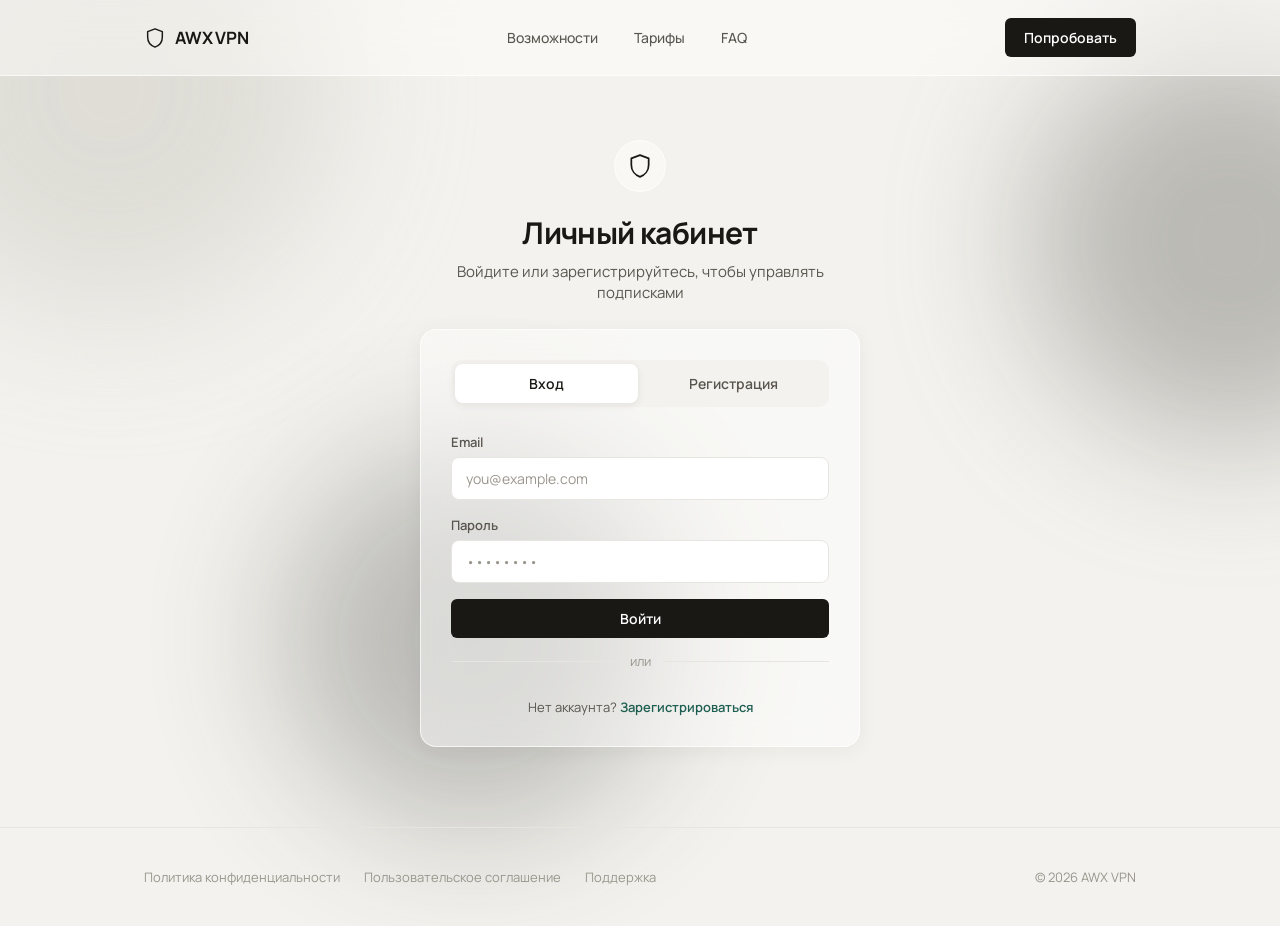
==== frontend/account.html @ 53ae808c "feat: брендинг из админки (site_name, accent_color, support_contact) Идея #6 из правки.txt: - Настро" ====
<!DOCTYPE html>
<html lang="ru">
<head>
<meta charset="UTF-8">
<meta name="viewport" content="width=device-width, initial-scale=1.0">
<title>Личный кабинет — AWX VPN</title>
<link rel="preconnect" href="https://fonts.googleapis.com">
<link href="https://fonts.googleapis.com/css2?family=Manrope:wght@400;500;600;700&display=swap" rel="stylesheet">
<style>
  :root{
    --bg:#F3F2EE;
    --surface:#FFFFFF;
    --border:#E7E5E0;
    --text:#191815;
    --text-2:#5A564F;
    --text-3:#9A968D;
    --accent:#1F5F52;
    --accent-bg:#EAF1EE;
    --glass-bg:rgba(255,255,255,.45);
    --glass-border:rgba(255,255,255,.7);
  }
  *{box-sizing:border-box;margin:0;padding:0;}
  body{
    background:var(--bg);color:var(--text);
    font-family:'Manrope',sans-serif;-webkit-font-smoothing:antialiased;
    position:relative;overflow-x:hidden;min-height:100vh;
    display:flex;flex-direction:column;
  }
  .blob{position:fixed;border-radius:50%;filter:blur(70px);z-index:0;pointer-events:none;}
  .blob-1{width:440px;height:440px;background:#D6D4CC;top:-130px;left:-110px;opacity:.7;}
  .blob-2{width:400px;height:400px;background:#8C8B84;top:40px;right:-150px;opacity:.55;}
  .blob-3{width:380px;height:380px;background:#3E3E3A;bottom:8%;left:22%;opacity:.3;}
  .wrap{max-width:1040px;margin:0 auto;padding:0 24px;}
  .hidden{display:none!important;}

  /* Header */
  header{
    position:sticky;top:0;z-index:10;
    background:var(--glass-bg);
    backdrop-filter:blur(20px) saturate(160%);
    -webkit-backdrop-filter:blur(20px) saturate(160%);
    border-bottom:1px solid var(--glass-border);
    transition:background .2s ease;
  }
  header.solid{
    background:rgba(255,255,255,.92);
    border-bottom:1px solid var(--border);
  }
  nav{display:flex;align-items:center;justify-content:space-between;padding:18px 0;}
  .logo{display:flex;align-items:center;gap:9px;font-weight:700;font-size:17px;letter-spacing:-.01em;text-decoration:none;color:var(--text);}
  .logo-mark{width:22px;height:22px;flex-shrink:0;}
  .nav-links{display:flex;align-items:center;gap:36px;}
  .nav-links a{color:var(--text-2);text-decoration:none;font-size:14px;font-weight:500;transition:color .15s;}
  .nav-links a:hover{color:var(--text);}
  .nav-actions{display:flex;align-items:center;gap:10px;}
  .btn{
    display:inline-flex;align-items:center;justify-content:center;
    padding:9px 18px;border-radius:6px;font-size:14px;font-weight:600;
    text-decoration:none;border:1px solid transparent;transition:all .15s;cursor:pointer;
    font-family:'Manrope',sans-serif;
  }
  .btn-ghost{color:var(--text-2);background:transparent;}
  .btn-ghost:hover{color:var(--text);}
  .btn-dark{background:var(--text);color:#fff;}
  .btn-dark:hover{background:#000;}
  .btn-outline{border:1px solid var(--border);color:var(--text);background:var(--surface);}
  .btn-outline:hover{border-color:var(--text-3);}
  .btn-danger{color:#C0392B;border-color:#E8C4C4;background:var(--surface);}
  .btn-danger:hover{background:#FBEAEA;border-color:#C0392B;}
  .btn-glass{
    background:var(--glass-bg);border:1px solid var(--glass-border);color:var(--text);
    backdrop-filter:blur(16px);box-shadow:0 4px 18px rgba(30,30,20,.06);
  }
  .btn-glass:hover{background:rgba(255,255,255,.65);}
  .btn-block{width:100%;}
  .btn-loading{opacity:.6;cursor:not-allowed;pointer-events:none;}
  .btn-spinner{display:inline-block;width:14px;height:14px;border:2px solid currentColor;border-top-color:transparent;border-radius:50%;animation:spin 1s linear infinite;margin-right:8px;vertical-align:-2px;}

  .hero-icon{
    display:flex;align-items:center;justify-content:center;
    width:52px;height:52px;border-radius:50%;
    background:var(--glass-bg);border:1px solid var(--glass-border);
    backdrop-filter:blur(14px) saturate(160%);-webkit-backdrop-filter:blur(14px) saturate(160%);
    margin:0 auto 20px;
  }

  /* Account page */
  .main{position:relative;z-index:1;flex:1;display:flex;flex-direction:column;}
  .account-page{padding:64px 0 80px;position:relative;z-index:1;}
  .auth-wrap{max-width:440px;margin:0 auto;}
  .auth-head{text-align:center;margin-bottom:26px;}
  .auth-head h1{font-size:30px;font-weight:700;letter-spacing:-.02em;margin-bottom:8px;}
  .auth-head p{font-size:15px;color:var(--text-2);}

  .auth-banner{
    background:var(--accent-bg);border:1px solid rgba(31,95,82,.2);border-radius:12px;
    padding:16px 18px;margin-bottom:24px;
  }
  .auth-banner-title{font-weight:700;font-size:14px;color:var(--accent);margin-bottom:4px;}
  .auth-banner-text{font-size:13px;color:var(--text-2);line-height:1.55;}

  .auth-card{
    background:var(--glass-bg);border:1px solid var(--glass-border);
    backdrop-filter:blur(18px);border-radius:16px;padding:30px;
    box-shadow:0 4px 20px rgba(30,30,20,.05);
  }
  .tab-nav{display:grid;grid-template-columns:1fr 1fr;gap:4px;background:var(--bg);padding:4px;border-radius:10px;margin-bottom:26px;}
  .tab-btn{
    border:none;background:transparent;padding:10px;border-radius:8px;
    font-family:'Manrope',sans-serif;font-weight:600;font-size:14px;color:var(--text-2);
    cursor:pointer;transition:all .15s;
  }
  .tab-btn.active{background:var(--surface);color:var(--text);box-shadow:0 2px 8px rgba(30,30,20,.08);}

  .field{margin-bottom:16px;}
  .field label{display:block;font-size:13px;font-weight:600;color:var(--text-2);margin-bottom:6px;}
  .field input{
    width:100%;padding:11px 14px;border:1px solid var(--border);border-radius:8px;
    font-size:14px;font-family:'Manrope',sans-serif;background:var(--surface);color:var(--text);
    outline:none;transition:border-color .15s,box-shadow .15s;
  }
  .field input:focus{border-color:var(--accent);box-shadow:0 0 0 3px rgba(31,95,82,.12);}
  .field input::placeholder{color:var(--text-3);}

  .form-error{background:#FBEAEA;color:#C0392B;border-radius:8px;padding:10px 14px;font-size:13px;margin-bottom:14px;}
  .form-switch{text-align:center;font-size:13px;color:var(--text-2);margin-top:16px;}
  .form-switch a{color:var(--accent);font-weight:600;text-decoration:none;}
  .form-switch a:hover{text-decoration:underline;}

  /* Dashboard */
  .dash-head{display:flex;flex-wrap:wrap;align-items:flex-start;justify-content:space-between;gap:16px;margin-bottom:30px;}
  .dash-title{font-size:30px;font-weight:700;letter-spacing:-.02em;margin-bottom:6px;}
  .dash-sub{display:flex;align-items:center;gap:8px;font-size:15px;color:var(--text-2);word-break:break-all;}
  .dash-sub svg{color:var(--text-3);flex-shrink:0;}
  .dash-actions{display:flex;gap:10px;flex-wrap:wrap;}
  .dash-actions .btn{display:inline-flex;align-items:center;gap:8px;}

  .dash-section-head{display:flex;align-items:center;justify-content:space-between;margin-bottom:18px;}
  .dash-section-head h2{font-size:20px;font-weight:700;letter-spacing:-.01em;}
  .icon-btn{
    width:38px;height:38px;border:1px solid var(--border);background:var(--surface);border-radius:8px;
    color:var(--text-2);cursor:pointer;display:inline-flex;align-items:center;justify-content:center;
    transition:all .15s;
  }
  .icon-btn:hover{color:var(--accent);border-color:var(--accent);}

  /* Subscription cards */
  .sub-card{
    background:var(--surface);border:1px solid var(--border);border-radius:16px;padding:22px 24px;
    margin-bottom:14px;box-shadow:0 4px 20px rgba(30,30,20,.04);
    display:flex;flex-wrap:wrap;align-items:center;justify-content:space-between;gap:16px;
  }
  .sub-left{display:flex;align-items:flex-start;gap:14px;min-width:0;}
  .sub-icon{width:44px;height:44px;border-radius:12px;background:var(--accent-bg);color:var(--accent);display:flex;align-items:center;justify-content:center;flex-shrink:0;}
  .sub-name-row{display:flex;align-items:center;gap:10px;flex-wrap:wrap;}
  .sub-name{font-size:16px;font-weight:700;}
  .sub-date{display:flex;align-items:center;gap:6px;font-size:13px;color:var(--text-2);margin-top:4px;}
  .sub-date svg{color:var(--text-3);flex-shrink:0;}
  .sub-actions{display:flex;gap:10px;flex-wrap:wrap;}
  .sub-actions .btn{display:inline-flex;align-items:center;gap:8px;}

  .pill{display:inline-flex;align-items:center;padding:3px 10px;border-radius:20px;font-size:12px;font-weight:600;}
  .pill-active{background:var(--accent-bg);color:var(--accent);}
  .pill-expired{background:#F1EFEA;color:var(--text-3);}
  .pill-pending{background:#F7EFD9;color:#8A6D1F;}

  /* Empty / loading / error */
  .empty-card{background:var(--surface);border:1px solid var(--border);border-radius:16px;padding:48px 24px;text-align:center;}
  .empty-icon{width:56px;height:56px;border-radius:50%;background:var(--accent-bg);color:var(--accent);display:flex;align-items:center;justify-content:center;margin:0 auto 16px;}
  .empty-card h3{font-size:18px;font-weight:700;margin-bottom:6px;}
  .empty-card p{font-size:14px;color:var(--text-2);margin-bottom:20px;}
  .error-icon{background:#FBEAEA;color:#C0392B;}
  .error-title{color:#C0392B;font-weight:700;font-size:15px;margin-bottom:6px;}
  .load-block{text-align:center;padding:48px 0;}
  .load-block p{color:var(--text-2);font-size:14px;}
  .spinner{width:34px;height:34px;border:3px solid var(--border);border-top-color:var(--accent);border-radius:50%;animation:spin 1s linear infinite;margin:0 auto 14px;}
  @keyframes spin{to{transform:rotate(360deg)}}

  /* Trial card */
  .trial-card{
    display:flex;flex-wrap:wrap;align-items:center;justify-content:space-between;gap:16px;
    padding:20px 24px;border-radius:16px;background:var(--accent-bg);
    border:1px solid rgba(31,95,82,.2);margin-bottom:22px;
  }
  .trial-title{font-weight:700;font-size:16px;color:var(--accent);margin-bottom:4px;}
  .trial-desc{font-size:13.5px;color:var(--text-2);}
  .trial-actions{display:flex;gap:10px;flex-wrap:wrap;}
  .trial-actions .btn{display:inline-flex;align-items:center;gap:8px;}

  /* Footer */
  footer{position:relative;z-index:1;padding:40px 0;border-top:1px solid var(--border);margin-top:auto;}
  .footer-inner{display:flex;justify-content:space-between;align-items:center;flex-wrap:wrap;gap:16px;}
  .footer-links{display:flex;gap:24px;flex-wrap:wrap;}
  .footer-links a{color:var(--text-3);text-decoration:none;font-size:13px;transition:color .15s;}
  .footer-links a:hover{color:var(--text);}
  .footer-copy{font-size:13px;color:var(--text-3);}

  /* Modal */
  .modal-overlay{
    display:none;position:fixed;inset:0;background:rgba(0,0,0,.4);
    backdrop-filter:blur(4px);z-index:100;align-items:center;justify-content:center;padding:24px;
  }
  .modal-overlay.active{display:flex;}
  .modal{
    background:var(--surface);border-radius:16px;padding:32px;max-width:420px;width:100%;
    box-shadow:0 20px 60px rgba(0,0,0,.15);position:relative;
  }
  .modal-key{max-width:480px;}
  .modal-close{
    position:absolute;top:16px;right:16px;background:none;border:none;
    cursor:pointer;color:var(--text-3);font-size:20px;line-height:1;
  }
  .modal-close:hover{color:var(--text);}

  /* Key modal content */
  .key-head{text-align:center;margin-bottom:20px;padding-top:6px;}
  .key-title{font-size:18px;font-weight:700;margin-bottom:4px;}
  .key-sub{font-size:13px;color:var(--text-2);}
  .qr-wrap{display:flex;justify-content:center;margin-bottom:20px;}
  .qr-wrap img{width:180px;height:180px;border:1px solid var(--border);border-radius:12px;background:#fff;}
  .key-link-box{background:var(--bg);border:1px solid var(--border);border-radius:10px;padding:12px 14px;margin-bottom:14px;}
  .key-link-head{display:flex;align-items:center;justify-content:space-between;margin-bottom:6px;gap:10px;}
  .key-link-head span{font-size:11px;font-weight:600;letter-spacing:.06em;text-transform:uppercase;color:var(--text-3);}
  .key-copy{background:none;border:none;cursor:pointer;color:var(--accent);font-size:12px;font-weight:600;font-family:'Manrope',sans-serif;display:inline-flex;align-items:center;gap:5px;}
  .key-copy:hover{text-decoration:underline;}
  .key-link{font-size:13px;color:var(--accent);text-decoration:none;word-break:break-all;}
  .key-link:hover{text-decoration:underline;}
  .key-note{background:#F7EFD9;border-left:3px solid #D9A406;padding:10px 14px;border-radius:0 8px 8px 0;margin-bottom:18px;}
  .key-note p{font-size:12.5px;color:#7A6417;line-height:1.5;}
  .modal-error{text-align:center;padding:16px 0;}
  .modal-error-title{color:#C0392B;font-weight:700;margin-bottom:8px;}
  .modal-error-text{font-size:13px;color:var(--text-2);margin-bottom:16px;}

  /* Stats modal */
  .stat-grid{display:grid;grid-template-columns:1fr 1fr;gap:12px;margin-bottom:20px;}
  .stat-item{background:var(--bg);border:1px solid var(--border);border-radius:12px;padding:14px;}
  .stat-label{display:block;font-size:11px;font-weight:600;letter-spacing:.05em;text-transform:uppercase;color:var(--text-3);margin-bottom:6px;}
  .stat-value{display:block;font-size:17px;font-weight:700;word-break:break-word;}
  .stat-sub{display:block;font-size:12px;color:var(--text-3);margin-top:4px;}

  /* Referral */
  .ref-card{background:var(--surface);border:1px solid var(--border);border-radius:16px;padding:22px 24px;margin-bottom:22px;box-shadow:0 4px 20px rgba(30,30,20,.04);}
  .ref-main{display:flex;flex-wrap:wrap;gap:20px;justify-content:space-between;align-items:center;margin-bottom:18px;}
  .ref-info{min-width:0;}
  .ref-info h3{font-size:16px;font-weight:700;margin-bottom:6px;}
  .ref-info p{font-size:13.5px;color:var(--text-2);max-width:540px;line-height:1.55;}
  .ref-info p strong{color:var(--accent);}
  .ref-stats{display:flex;gap:28px;flex-shrink:0;}
  .ref-stat{text-align:center;}
  .ref-stat-num{font-size:26px;font-weight:700;color:var(--accent);line-height:1.1;}
  .ref-stat-label{font-size:12px;color:var(--text-3);margin-top:2px;}
  .ref-link-box{background:var(--bg);border:1px solid var(--border);border-radius:10px;padding:12px 14px;margin-bottom:14px;}
  .ref-link-head{display:flex;align-items:center;justify-content:space-between;margin-bottom:6px;gap:10px;}
  .ref-link-head span{font-size:11px;font-weight:600;letter-spacing:.06em;text-transform:uppercase;color:var(--text-3);}
  .ref-link{font-size:13px;color:var(--accent);word-break:break-all;}
  .ref-list{margin-top:6px;}
  .ref-list-head{font-size:12px;font-weight:600;color:var(--text-3);text-transform:uppercase;letter-spacing:.05em;margin-bottom:6px;}
  .ref-row{display:flex;align-items:center;justify-content:space-between;gap:12px;padding:9px 0;border-top:1px solid var(--border);font-size:13.5px;}
  .ref-row span:first-child{color:var(--text);font-weight:500;word-break:break-all;}
  .ref-row-date{color:var(--text-3);font-size:12.5px;white-space:nowrap;}
  .ref-row-days{color:var(--accent);font-weight:600;white-space:nowrap;}

  @media(max-width:820px){
    .nav-links{display:none;}
    .account-page{padding:48px 0 60px;}
    .auth-card{padding:24px 20px;}
    .dash-head{flex-direction:column;}
    .stat-grid{grid-template-columns:1fr;}
  }
</style>
</head>
<body>

<div class="blob blob-1"></div>
<div class="blob blob-2"></div>
<div class="blob blob-3"></div>

<header>
  <div class="wrap">
    <nav>
      <a href="index.html" class="logo">
        <svg class="logo-mark" viewBox="0 0 24 24" fill="none">
          <path d="M12 2L4 5v6c0 5.2 3.4 9.4 8 11 4.6-1.6 8-5.8 8-11V5l-8-3z" stroke="#191815" stroke-width="1.6" stroke-linejoin="round"/>
        </svg>
        <span class="brand-name">AWX VPN</span>
      </a>
      <div class="nav-links">
        <a href="index.html#features">Возможности</a>
        <a href="index.html#tariffs">Тарифы</a>
        <a href="index.html#faq">FAQ</a>
      </div>
      <div class="nav-actions">
        <a href="index.html#tariffs" class="btn btn-dark">Попробовать</a>
      </div>
    </nav>
  </div>
</header>

<main class="main">

  <!-- ==================== АВТОРИЗАЦИЯ ==================== -->
  <section id="auth-section" class="account-page hidden">
    <div class="wrap">
      <div class="auth-wrap">

        <div id="auth-banner" class="auth-banner hidden">
          <p class="auth-banner-title">Для покупки VPN требуется аккаунт</p>
          <p class="auth-banner-text">
            Аккаунт нужен, чтобы управлять своими подписками, просматривать ключи и QR-коды,
            продлевать подписки и восстанавливать доступ при потере.
          </p>
        </div>

        <div class="auth-head">
          <div class="hero-icon">
            <svg width="26" height="26" viewBox="0 0 24 24" fill="none"><path d="M12 2L4 5v6c0 5.2 3.4 9.4 8 11 4.6-1.6 8-5.8 8-11V5l-8-3z" stroke="#191815" stroke-width="1.6" stroke-linejoin="round"/></svg>
          </div>
          <h1>Личный кабинет</h1>
          <p>Войдите или зарегистрируйтесь, чтобы управлять подписками</p>
        </div>

        <div class="auth-card">
          <div class="tab-nav">
            <button type="button" id="tab-login" onclick="showAuthForm('login')" class="tab-btn active">Вход</button>
            <button type="button" id="tab-register" onclick="showAuthForm('register')" class="tab-btn">Регистрация</button>
          </div>

          <form id="login-form" onsubmit="handleLogin(event)">
            <div class="field">
              <label for="login-email">Email</label>
              <input type="email" id="login-email" required autocomplete="email" placeholder="you@example.com">
            </div>
            <div class="field">
              <label for="login-password">Пароль</label>
              <input type="password" id="login-password" required autocomplete="current-password" placeholder="••••••••">
            </div>
            <div id="login-error" class="form-error hidden"></div>
            <button type="submit" id="login-btn" class="btn btn-dark btn-block">Войти</button>

            <div style="display:flex;align-items:center;gap:12px;color:var(--text-3,#9A968D);font-size:13px;margin:14px 0 12px;">
              <span style="flex:1;height:1px;background:var(--border,#E7E5E0);"></span>или<span style="flex:1;height:1px;background:var(--border,#E7E5E0);"></span>
            </div>
            <div id="telegram-login-box" style="display:flex;justify-content:center;"></div>

            <p class="form-switch">
              Нет аккаунта?
              <a href="#" onclick="showAuthForm('register'); return false;">Зарегистрироваться</a>
            </p>
          </form>

          <form id="register-form" class="hidden" onsubmit="handleRegister(event)">
            <div class="field">
              <label for="register-email">Email</label>
              <input type="email" id="register-email" required autocomplete="email" placeholder="you@example.com">
            </div>
            <div class="field">
              <label for="register-password">Пароль</label>
              <input type="password" id="register-password" required autocomplete="new-password" minlength="6" placeholder="Минимум 6 символов">
            </div>
            <div class="field">
              <label for="register-password2">Подтвердите пароль</label>
              <input type="password" id="register-password2" required autocomplete="new-password" placeholder="Повторите пароль">
            </div>
            <div class="field">
              <label for="register-referral">Реферальный код (необязательно)</label>
              <input type="text" id="register-referral" autocomplete="off" placeholder="Например: AB12CD34" style="text-transform:uppercase;">
            </div>
            <div id="register-error" class="form-error hidden"></div>
            <button type="submit" id="register-btn" class="btn btn-dark btn-block">Зарегистрироваться</button>
            <p class="form-switch">
              Уже есть аккаунт?
              <a href="#" onclick="showAuthForm('login'); return false;">Войти</a>
            </p>
          </form>
        </div>
      </div>
    </div>
  </section>

  <!-- ==================== ЛИЧНЫЙ КАБИНЕТ ==================== -->
  <section id="dashboard-section" class="account-page hidden">
    <div class="wrap">
      <div class="dash-head">
        <div>
          <h1 class="dash-title">Личный кабинет</h1>
          <p class="dash-sub">
            <svg width="16" height="16" viewBox="0 0 24 24" fill="none"><rect x="2" y="4" width="20" height="16" rx="2" stroke="currentColor" stroke-width="1.6"/><path d="M22 7l-10 7L2 7" stroke="currentColor" stroke-width="1.6" stroke-linejoin="round"/></svg>
            <span id="user-email"></span>
            <span id="tg-bind-area"></span>
          </p>
        </div>
        <div class="dash-actions">
          <a href="index.html#tariffs" class="btn btn-dark">
            <svg width="14" height="14" viewBox="0 0 24 24" fill="none"><circle cx="9" cy="21" r="1.5" stroke="currentColor" stroke-width="1.6"/><circle cx="19" cy="21" r="1.5" stroke="currentColor" stroke-width="1.6"/><path d="M2 3h3l2.7 12.4a2 2 0 0 0 2 1.6h9.7a2 2 0 0 0 2-1.6L23 7H6" stroke="currentColor" stroke-width="1.6" stroke-linecap="round" stroke-linejoin="round"/></svg>
            Купить VPN
          </a>
          <button onclick="handleLogout()" class="btn btn-outline">
            <svg width="14" height="14" viewBox="0 0 24 24" fill="none"><path d="M9 21H5a2 2 0 0 1-2-2V5a2 2 0 0 1 2-2h4" stroke="currentColor" stroke-width="1.6" stroke-linecap="round" stroke-linejoin="round"/><path d="M16 17l5-5-5-5M21 12H9" stroke="currentColor" stroke-width="1.6" stroke-linecap="round" stroke-linejoin="round"/></svg>
            Выйти
          </button>
        </div>
      </div>

      <div id="trial-banner"></div>

      <div class="dash-section-head">
        <h2>Мои подписки</h2>
        <button onclick="loadSubscriptions()" title="Обновить" class="icon-btn">
          <svg width="16" height="16" viewBox="0 0 24 24" fill="none"><path d="M21 12a9 9 0 1 1-2.6-6.4M21 3v6h-6" stroke="currentColor" stroke-width="1.6" stroke-linecap="round" stroke-linejoin="round"/></svg>
        </button>
      </div>

      <div id="subscriptions-container">
        <!-- Карточки подписок рендерятся из JS -->
      </div>

      <div class="dash-section-head">
        <h2>Реферальная программа</h2>
        <button onclick="loadReferral()" title="Обновить" class="icon-btn">
          <svg width="16" height="16" viewBox="0 0 24 24" fill="none"><path d="M21 12a9 9 0 1 1-2.6-6.4M21 3v6h-6" stroke="currentColor" stroke-width="1.6" stroke-linecap="round" stroke-linejoin="round"/></svg>
        </button>
      </div>

      <div id="referral-container">
        <!-- Карточка реферальной программы -->
      </div>
    </div>
  </section>

</main>

<!-- Footer -->
<footer>
  <div class="wrap">
    <div class="footer-inner">
      <div class="footer-links">
        <a href="privacy.html">Политика конфиденциальности</a>
        <a href="terms.html">Пользовательское соглашение</a>
        <a id="support-link" href="mailto:support@awxvpn.com">Поддержка</a>
      </div>
      <div id="footer-copy" class="footer-copy">© 2026 AWX VPN</div>
    </div>
  </div>
</footer>

<!-- Модальное окно с ключом -->
<div id="key-modal" class="modal-overlay" onclick="if(event.target===this)closeKeyModal()">
  <div class="modal modal-key">
    <button class="modal-close" onclick="closeKeyModal()">×</button>
    <div id="key-modal-content">
      <!-- Контент задаётся из JS -->
    </div>
  </div>
</div>

<!-- Модальное окно статистики -->
<div id="stats-modal" class="modal-overlay" onclick="if(event.target===this)closeStatsModal()">
  <div class="modal modal-key">
    <button class="modal-close" onclick="closeStatsModal()">×</button>
    <div id="stats-modal-content">
      <!-- Контент задаётся из JS -->
    </div>
  </div>
</div>

<!-- Модальное окно переименования -->
<div id="rename-modal" class="modal-overlay" onclick="if(event.target===this)closeRenameModal()">
  <div class="modal">
    <button class="modal-close" onclick="closeRenameModal()">×</button>
    <div class="key-head">
      <h4 class="key-title">Переименовать подписку</h4>
      <p class="key-sub">Укажите удобное для вас название</p>
    </div>
    <div class="field">
      <input type="text" id="rename-input" maxlength="100" placeholder="Например: Дом, Работа, Телефон">
    </div>
    <div id="rename-error" class="form-error hidden"></div>
    <button id="rename-save-btn" onclick="submitRename()" class="btn btn-dark btn-block">Сохранить</button>
  </div>
</div>

<!-- Модалка покупки дополнительных устройств -->
<div id="addon-modal" class="modal-overlay" onclick="if(event.target===this)closeAddonModal()">
  <div class="modal">
    <button class="modal-close" onclick="closeAddonModal()">×</button>
    <div class="key-head">
      <h4 class="key-title">Дополнительные устройства</h4>
      <p class="key-sub" id="addon-sub-info">Загрузка...</p>
    </div>
    <div id="addon-options" style="margin-bottom:16px;">
      <label class="addon-option" id="addon-opt-5">
        <input type="radio" name="addon_type" value="devices_5" checked onchange="updateAddonPrice()">
        <div>
          <div style="font-weight:600;">+5 устройств</div>
          <div style="font-size:13px;color:var(--text-3);">100 ₽/мес</div>
        </div>
      </label>
      <label class="addon-option" id="addon-opt-10">
        <input type="radio" name="addon_type" value="devices_10" onchange="updateAddonPrice()">
        <div>
          <div style="font-weight:600;">+10 устройств</div>
          <div style="font-size:13px;color:var(--text-3);">170 ₽/мес</div>
        </div>
      </label>
    </div>
    <div id="addon-price-info" style="background:var(--bg,#f5f5f5);border-radius:10px;padding:14px;margin-bottom:16px;display:none;">
      <div style="display:flex;justify-content:space-between;margin-bottom:6px;">
        <span style="font-size:13px;color:var(--text-2);">К оплате сейчас:</span>
        <span id="addon-price" style="font-weight:700;font-size:18px;color:var(--accent);">—</span>
      </div>
      <div style="font-size:12px;color:var(--text-3);" id="addon-proration-text"></div>
      <div style="font-size:12px;color:var(--text-3);margin-top:4px;" id="addon-next-payment-text"></div>
    </div>
    <div id="addon-cancel-section" style="display:none;margin-bottom:16px;">
      <div style="background:#fef3c7;border:1px solid #fbbf24;border-radius:10px;padding:12px;margin-bottom:8px;">
        <p style="font-size:13px;color:#92400e;">У вас уже есть активный дополнительный пакет.</p>
      </div>
      <button onclick="cancelAddon()" class="btn btn-outline btn-block" style="color:var(--danger,#dc2626);border-color:var(--danger,#dc2626);">Отказаться от доп. устройств</button>
    </div>
    <div id="addon-error" class="form-error hidden"></div>
    <button id="addon-buy-btn" onclick="buyAddon()" class="btn btn-dark btn-block">Оплатить</button>
  </div>
</div>

<!-- Модалка привязки Telegram -->
<div id="tg-bind-modal" class="modal-overlay" onclick="if(event.target===this)closeTelegramBindModal()">
  <div class="modal">
    <button class="modal-close" onclick="closeTelegramBindModal()">×</button>
    <div class="key-head">
      <h4 class="key-title">Привязать Telegram</h4>
      <p class="key-sub">Войдите через Telegram, чтобы привязать его к аккаунту. Вход по email будет работать как раньше.</p>
    </div>
    <div id="tg-bind-box" style="display:flex;justify-content:center;margin-top:16px;"></div>
    <div id="tg-bind-error" class="form-error hidden"></div>
  </div>
</div>

<style>
  .addon-option{display:flex;align-items:center;gap:12px;padding:12px 14px;border:1.5px solid var(--border,#e5e5e5);border-radius:10px;margin-bottom:8px;cursor:pointer;transition:border-color .15s;}
  .addon-option:has(input:checked){border-color:var(--accent,#1F5F52);background:var(--accent-bg,#EAF1EE);}
  .addon-option input[type="radio"]{accent-color:var(--accent,#1F5F52);width:18px;height:18px;}
  .tg-bind-link{background:none;border:none;cursor:pointer;color:var(--accent,#1F5F52);font-size:13px;font-weight:600;padding:0 0 0 6px;}
  .tg-bind-link:hover{text-decoration:underline;}
  .tg-bind-status{font-size:13px;color:var(--text-2,#5A564F);font-weight:600;}
</style>

<script>
const API_BASE = 'http://localhost:8000'; // Измените на ваш домен
const TOKEN_KEY = 'awx_token';

const ICONS = {
  key: '<svg width="15" height="15" viewBox="0 0 24 24" fill="none"><path d="M1 12s4-8 11-8 11 8 11 8-4 8-11 8-11-8-11-8z" stroke="currentColor" stroke-width="1.6" stroke-linejoin="round"/><circle cx="12" cy="12" r="3" stroke="currentColor" stroke-width="1.6"/></svg>',
  renew: '<svg width="15" height="15" viewBox="0 0 24 24" fill="none"><path d="M21 12a9 9 0 1 1-2.6-6.4M21 3v6h-6" stroke="currentColor" stroke-width="1.6" stroke-linecap="round" stroke-linejoin="round"/></svg>',
  edit: '<svg width="15" height="15" viewBox="0 0 24 24" fill="none"><path d="M17 3a2.8 2.8 0 1 1 4 4L7.5 20.5 2 22l1.5-5.5L17 3z" stroke="currentColor" stroke-width="1.6" stroke-linejoin="round"/></svg>',
  device: '<svg width="15" height="15" viewBox="0 0 24 24" fill="none"><rect x="5" y="2" width="14" height="20" rx="2" stroke="currentColor" stroke-width="1.6"/><path d="M12 18h.01" stroke="currentColor" stroke-width="2" stroke-linecap="round"/></svg>',
  chart: '<svg width="15" height="15" viewBox="0 0 24 24" fill="none"><path d="M3 3v18h18" stroke="currentColor" stroke-width="1.6" stroke-linecap="round" stroke-linejoin="round"/><path d="M7 15l4-5 3 3 5-7" stroke="currentColor" stroke-width="1.6" stroke-linecap="round" stroke-linejoin="round"/></svg>',
  trash: '<svg width="15" height="15" viewBox="0 0 24 24" fill="none"><path d="M3 6h18M8 6V4a2 2 0 0 1 2-2h4a2 2 0 0 1 2 2v2m3 0v14a2 2 0 0 1-2 2H7a2 2 0 0 1-2-2V6" stroke="currentColor" stroke-width="1.6" stroke-linecap="round" stroke-linejoin="round"/></svg>',
  box: '<svg width="26" height="26" viewBox="0 0 24 24" fill="none"><path d="M21 8l-9-5-9 5v8l9 5 9-5V8z" stroke="currentColor" stroke-width="1.6" stroke-linejoin="round"/><path d="M3 8l9 5 9-5M12 13v8" stroke="currentColor" stroke-width="1.6" stroke-linejoin="round"/></svg>',
  exclamation: '<svg width="26" height="26" viewBox="0 0 24 24" fill="none"><circle cx="12" cy="12" r="9" stroke="currentColor" stroke-width="1.6"/><path d="M12 8v5M12 16.5v.5" stroke="currentColor" stroke-width="1.6" stroke-linecap="round"/></svg>',
  calendar: '<svg width="14" height="14" viewBox="0 0 24 24" fill="none"><rect x="3" y="4" width="18" height="17" rx="2" stroke="currentColor" stroke-width="1.6"/><path d="M8 2v4M16 2v4M3 10h18" stroke="currentColor" stroke-width="1.6" stroke-linecap="round"/></svg>',
  copy: '<svg width="13" height="13" viewBox="0 0 24 24" fill="none"><rect x="9" y="9" width="12" height="12" rx="2" stroke="currentColor" stroke-width="1.6"/><path d="M5 15H4a2 2 0 0 1-2-2V4a2 2 0 0 1 2-2h9a2 2 0 0 1 2 2v1" stroke="currentColor" stroke-width="1.6"/></svg>'
};

// ————————————————— УТИЛИТЫ —————————————————

function getToken() {
  return localStorage.getItem(TOKEN_KEY);
}

function setToken(token) {
  localStorage.setItem(TOKEN_KEY, token);
}

function clearToken() {
  localStorage.removeItem(TOKEN_KEY);
}

// Проверяем редирект из процесса покупки
(function checkRedirect() {
  const params = new URLSearchParams(window.location.search);
  if (params.get('redirect') === 'buy') {
    const banner = document.getElementById('auth-banner');
    if (banner) banner.classList.remove('hidden');
  }
  // Подставляем реферальный код из URL (?ref=XXXX)
  const refCode = params.get('ref');
  if (refCode) {
    const refInput = document.getElementById('register-referral');
    if (refInput) refInput.value = refCode;
    // Если пользователь не авторизован — переключаем на форму регистрации
    if (!getToken()) {
      setTimeout(function() { showAuthForm('register'); }, 50);
    }
  }
})();

function escapeHtml(str) {
  if (str === null || str === undefined) return '';
  return String(str).replace(/[&<>"']/g, c => ({
    '&': '&amp;', '<': '&lt;', '>': '&gt;', '"': '&quot;', "'": '&#39;'
  }[c]));
}

async function apiFetch(path, options = {}) {
  const headers = Object.assign({}, options.headers);
  const token = getToken();
  if (token) headers['Authorization'] = 'Bearer ' + token;

  let resp;
  try {
    resp = await fetch(API_BASE + path, Object.assign({}, options, { headers }));
  } catch (e) {
    throw new Error('Не удалось соединиться с сервером');
  }

  let data = null;
  try { data = await resp.json(); } catch (e) { /* пустой ответ */ }

  if (!resp.ok) {
    let message = data && (data.detail || data.message);
    // FastAPI validation errors (422): detail — массив объектов с полем msg.
    // Иначе new Error(массив) даёт "[object Object]".
    if (Array.isArray(message)) {
      message = message.map(e => e && e.msg).filter(Boolean).join('; ');
    } else if (message && typeof message === 'object') {
      message = message.msg || JSON.stringify(message);
    }
    message = message || ('Ошибка сервера (' + resp.status + ')');
    const err = new Error(message);
    err.status = resp.status;
    throw err;
  }
  return data;
}

function showSection(id) {
  ['auth-section', 'dashboard-section'].forEach(s => {
    document.getElementById(s).classList.add('hidden');
  });
  document.getElementById(id).classList.remove('hidden');
}

function showAuthSection() {
  showSection('auth-section');
  showAuthForm('login');
}

function showToast(message, type) {
  type = type || 'success';
  let toast = document.getElementById('toast');
  if (!toast) {
    toast = document.createElement('div');
    toast.id = 'toast';
    toast.style.cssText = 'position:fixed;bottom:24px;left:50%;transform:translateX(-50%);padding:12px 22px;border-radius:10px;color:#fff;font-weight:600;font-size:14px;box-shadow:0 8px 30px rgba(0,0,0,.2);z-index:200;transition:opacity .3s;font-family:"Manrope",sans-serif;max-width:90vw;text-align:center;';
    document.body.appendChild(toast);
  }
  toast.style.background = type === 'success' ? '#1F5F52' : '#dc2626';
  toast.textContent = message;
  toast.style.opacity = '1';
  clearTimeout(window._toastTimer);
  window._toastTimer = setTimeout(() => { toast.style.opacity = '0'; }, 3500);
}

function setButtonLoading(btnId, loading, loadingText) {
  const btn = document.getElementById(btnId);
  if (!btn) return;
  if (loading) {
    btn.dataset.original = btn.innerHTML;
    btn.disabled = true;
    btn.classList.add('btn-loading');
    btn.innerHTML = '<span class="btn-spinner"></span>' + (loadingText || '');
  } else {
    btn.disabled = false;
    btn.classList.remove('btn-loading');
    if (btn.dataset.original) {
      btn.innerHTML = btn.dataset.original;
      delete btn.dataset.original;
    }
  }
}

function showAuthError(id, message) {
  const el = document.getElementById(id);
  el.textContent = message;
  el.classList.remove('hidden');
}

function hideAuthError(id) {
  document.getElementById(id).classList.add('hidden');
}

// ————————————————— ПЕРЕКЛЮЧЕНИЕ ФОРМ —————————————————

function showAuthForm(form) {
  const isLogin = form === 'login';
  document.getElementById('login-form').classList.toggle('hidden', !isLogin);
  document.getElementById('register-form').classList.toggle('hidden', isLogin);
  document.getElementById('tab-login').classList.toggle('active', isLogin);
  document.getElementById('tab-register').classList.toggle('active', !isLogin);
  hideAuthError('login-error');
  hideAuthError('register-error');
}

// ————————————————— ВХОД / РЕГИСТРАЦИЯ —————————————————

async function handleLogin(e) {
  e.preventDefault();
  const email = document.getElementById('login-email').value.trim();
  const password = document.getElementById('login-password').value;
  hideAuthError('login-error');

  setButtonLoading('login-btn', true, 'Вход...');
  try {
    const data = await apiFetch('/api/auth/login', {
      method: 'POST',
      headers: { 'Content-Type': 'application/json' },
      body: JSON.stringify({ email, password })
    });
    setToken(data.token);
    await enterDashboard();
  } catch (err) {
    showAuthError('login-error', err.message);
  } finally {
    setButtonLoading('login-btn', false);
  }
}

async function handleRegister(e) {
  e.preventDefault();
  const email = document.getElementById('register-email').value.trim();
  const password = document.getElementById('register-password').value;
  const password2 = document.getElementById('register-password2').value;
  const referralCode = document.getElementById('register-referral').value.trim();
  hideAuthError('register-error');

  if (password.length < 6) {
    showAuthError('register-error', 'Пароль должен быть не короче 6 символов');
    return;
  }
  if (password !== password2) {
    showAuthError('register-error', 'Пароли не совпадают');
    return;
  }

  setButtonLoading('register-btn', true, 'Регистрация...');
  try {
    const data = await apiFetch('/api/auth/register', {
      method: 'POST',
      headers: { 'Content-Type': 'application/json' },
      body: JSON.stringify({ email, password, referral_code: referralCode })
    });
    setToken(data.token);

    // Применяем реферальный код через отдельный эндпоинт (если введён и не был применён при регистрации)
    if (referralCode) {
      try {
        const refResult = await apiFetch('/api/referral/apply?code=' + encodeURIComponent(referralCode), { method: 'POST' });
        if (refResult && !refResult.already_applied) {
          showToast('Реферальный код применён!');
        }
      } catch (applyErr) {
        // Если бэкенд уже применил код при регистрации — не критично
        if (applyErr.status !== 400) {
          showToast('Реферальный код не применён: ' + applyErr.message, 'error');
        }
      }
    }

    await enterDashboard();
  } catch (err) {
    showAuthError('register-error', err.message);
  } finally {
    setButtonLoading('register-btn', false);
  }
}

function handleLogout() {
  clearToken();
  showAuthSection();
  document.getElementById('login-password').value = '';
}

// ————————————————— КАБИНЕТ —————————————————

const TARIFF_NAMES = {
  trial: 'Пробный период',
  quantum_month: 'Quantum Месяц',
  quantum_quarter: 'Quantum 3 Месяца',
  quantum_halfyear: 'Quantum 6 Месяцев',
  quantum_year: 'Quantum 12 Месяцев'
};

let subscriptionsCache = [];

function tariffName(sub) {
  const slug = sub.tariff || sub.tariff_slug || sub.plan || '';
  if (TARIFF_NAMES[slug]) return TARIFF_NAMES[slug];
  return sub.tariff_name || sub.tariff_title || sub.name || sub.title || (slug ? slug : 'Подписка');
}

function normalizeSubscription(sub) {
  return {
    id: String(sub.id || sub.subscription_id || sub.order_id || ''),
    tariff_name: tariffName(sub),
    custom_name: sub.custom_name || sub.customName || '',
    status: String(sub.status || sub.subscription_status || 'unknown').toLowerCase(),
    expires_at: sub.expires_at || sub.expiration_date || sub.expiry_date || sub.expires || '',
    created_at: sub.created_at || sub.created_date || sub.created || '',
    sub_url: sub.sub_url || sub.subscription_url || sub.link || sub.url || '',
    qr_base64: sub.qr_base64 || sub.qr_code || sub.qr || ''
  };
}

function getStatusInfo(sub) {
  let status = sub.status;
  let label, pillClass;

  if (['active', 'paid', 'ok', 'success'].includes(status)) {
    status = 'active'; label = 'Активна'; pillClass = 'pill-active';
  } else if (['expired', 'ended'].includes(status)) {
    status = 'expired'; label = 'Истекла'; pillClass = 'pill-expired';
  } else if (['deleted'].includes(status)) {
    status = 'deleted'; label = 'Удалена'; pillClass = 'pill-expired';
  } else if (['pending', 'created', 'awaiting', 'awaiting_payment'].includes(status)) {
    status = 'pending'; label = 'Ожидает'; pillClass = 'pill-pending';
  } else {
    // Неизвестный статус — определяем по дате истечения
    if (sub.expires_at) {
      const d = new Date(String(sub.expires_at).replace(' ', 'T'));
      if (!isNaN(d.getTime())) {
        status = d.getTime() > Date.now() ? 'active' : 'expired';
      } else {
        status = 'pending';
      }
    } else {
      status = 'pending';
    }
    if (status === 'active') { label = 'Активна'; pillClass = 'pill-active'; }
    else if (status === 'expired') { label = 'Истекла'; pillClass = 'pill-expired'; }
    else { label = 'Ожидает'; pillClass = 'pill-pending'; }
  }

  return { status, label, pillClass };
}

function formatDate(value) {
  if (!value) return '—';
  const str = String(value);
  const date = new Date(str.includes(' ') ? str.replace(' ', 'T') : str);
  if (isNaN(date.getTime())) return escapeHtml(str);
  return date.toLocaleDateString('ru-RU', { day: 'numeric', month: 'long', year: 'numeric' });
}

function qrSrc(qr) {
  if (!qr) return '';
  const s = String(qr);
  return s.startsWith('data:') ? s : 'data:image/png;base64,' + s;
}

function dayWord(n) {
  n = Number(n) || 0;
  const d10 = n % 10, d100 = n % 100;
  if (d10 === 1 && d100 !== 11) return 'день';
  if (d10 >= 2 && d10 <= 4 && (d100 < 10 || d100 >= 20)) return 'дня';
  return 'дней';
}

async function enterDashboard() {
  showSection('dashboard-section');
  document.getElementById('user-email').textContent = '';

  try {
    const me = await apiFetch('/api/auth/me');
    if (me && me.email) document.getElementById('user-email').textContent = me.email;
    updateTelegramBindStatus(me && me.telegram_id);
  } catch (e) {
    if (e.status === 401) {
      clearToken();
      showAuthSection();
      return;
    }
  }

  await loadTrialStatus();
  await loadSubscriptions();
  await loadReferral();
}

function extractSubscriptions(data) {
  if (Array.isArray(data)) return data;
  if (data && Array.isArray(data.items)) return data.items;
  if (data && Array.isArray(data.subscriptions)) return data.subscriptions;
  if (data && Array.isArray(data.orders)) return data.orders;
  return [];
}

async function loadSubscriptions() {
  const container = document.getElementById('subscriptions-container');
  container.innerHTML = `
    <div class="load-block">
      <div class="spinner"></div>
      <p>Загрузка подписок...</p>
    </div>
  `;

  try {
    const data = await apiFetch('/api/account/subscriptions');
    const subs = extractSubscriptions(data).map(normalizeSubscription);
    subscriptionsCache = subs;
    renderSubscriptions(subs);
  } catch (e) {
    if (e.status === 401) {
      clearToken();
      showAuthSection();
      return;
    }
    container.innerHTML = `
      <div class="empty-card">
        <div class="empty-icon error-icon">${ICONS.exclamation}</div>
        <p class="error-title">Не удалось загрузить подписки</p>
        <p style="color:var(--text-3);font-size:13px;margin-bottom:18px;">${escapeHtml(e.message)}</p>
        <button onclick="loadSubscriptions()" class="btn btn-dark">Повторить</button>
      </div>
    `;
  }
}

function renderSubscriptions(subs) {
  const container = document.getElementById('subscriptions-container');

  if (!subs.length) {
    container.innerHTML = `
      <div class="empty-card">
        <div class="empty-icon">${ICONS.box}</div>
        <h3>У вас пока нет подписок</h3>
        <p>Купите VPN на главной странице.</p>
        <a href="index.html#tariffs" class="btn btn-dark">Купить VPN</a>
      </div>
    `;
    return;
  }

  container.innerHTML = subs.map(sub => {
    const si = getStatusInfo(sub);
    const displayName = sub.custom_name || sub.tariff_name;
    const hasKey = !!(sub.sub_url);
    const manageable = hasKey || ['active', 'paid', 'expired'].includes(si.status);
    return `
      <div class="sub-card">
        <div class="sub-left">
          <div class="sub-icon">${ICONS.key}</div>
          <div style="min-width:0;">
            <div class="sub-name-row">
              <h3 class="sub-name">${escapeHtml(displayName)}</h3>
              <span class="pill ${si.pillClass}">${si.label}</span>
            </div>
            ${sub.custom_name ? `<p class="sub-date">${ICONS.box}${escapeHtml(sub.tariff_name)}</p>` : ''}
            <p class="sub-date">${ICONS.calendar} Действует до: ${formatDate(sub.expires_at)}</p>
          </div>
        </div>
        ${manageable ? `
        <div class="sub-actions">
          ${hasKey ? `
          <button data-action="show-key" data-id="${escapeHtml(sub.id)}" class="btn btn-dark">${ICONS.key}Показать ключ</button>` : ''}
          ${si.status === 'active' ? `
          <button data-action="renew" data-id="${escapeHtml(sub.id)}" class="btn btn-outline">${ICONS.renew}Продлить</button>` : ''}
          ${hasKey ? `
          <button data-action="rekey" data-id="${escapeHtml(sub.id)}" class="btn btn-outline" title="Перевыпустить ключ">${ICONS.renew}Перевыпустить</button>
          <button data-action="rename" data-id="${escapeHtml(sub.id)}" data-current-name="${escapeHtml(displayName)}" class="btn btn-outline" title="Переименовать подписку">${ICONS.edit}Переименовать</button>
          <button data-action="stats" data-id="${escapeHtml(sub.id)}" class="btn btn-outline" title="Статистика">${ICONS.chart}Статистика</button>
          <button data-action="addon" data-id="${escapeHtml(sub.id)}" class="btn btn-outline" title="Увеличить количество устройств">${ICONS.device}Устройства</button>
          <button data-action="delete" data-id="${escapeHtml(sub.id)}" class="btn btn-outline btn-danger" title="Удалить подписку">${ICONS.trash}Удалить</button>` : ''}
        </div>` : ''}
      </div>
    `;
  }).join('');
}

// ————————————————— ПРОБНЫЙ ПЕРИОД —————————————————

async function loadTrialStatus() {
  const banner = document.getElementById('trial-banner');
  banner.innerHTML = '';
  try {
    const data = await apiFetch('/api/account/trial');
    renderTrialBanner(data);
  } catch (e) {
    // Бэкенд может ещё не поддерживать триал — просто скрываем баннер
    banner.innerHTML = '';
  }
}

function renderTrialBanner(data) {
  const banner = document.getElementById('trial-banner');
  const status = String(data.status || '').toLowerCase();
  const active = status === 'active' || status === 'activated' || data.active === true || data.is_active === true;
  const used = status === 'used' || status === 'expired' || data.used === true || data.available === false;
  const days = data.trial_days || data.days || 3;
  const gb = data.trial_gb || data.gb || 25;
  const expires = data.expires_at || data.expiry_date || data.expires || '';
  const keyOrderId = data.order_id || data.subscription_id || '';

  if (active) {
    banner.innerHTML = `
      <div class="trial-card">
        <div>
          <div class="trial-title">Пробный период активен</div>
          <div class="trial-desc">${escapeHtml(gb)} ГБ · ${escapeHtml(days)} ${dayWord(days)}${expires ? ' · до ' + formatDate(expires) : ''}</div>
        </div>
        ${keyOrderId ? `
        <div class="trial-actions">
          <button data-action="show-key" data-id="${escapeHtml(keyOrderId)}" class="btn btn-dark">${ICONS.key}Показать ключ</button>
        </div>` : ''}
      </div>
    `;
  } else if (!used) {
    banner.innerHTML = `
      <div class="trial-card">
        <div>
          <div class="trial-title"><span class="brand-trial">Попробуйте AWX VPN бесплатно</span></div>
          <div class="trial-desc">${escapeHtml(gb)} ГБ трафика · ${escapeHtml(days)} ${dayWord(days)} без оплаты</div>
        </div>
        <div class="trial-actions">
          <button id="trial-activate-btn" onclick="activateTrial()" class="btn btn-dark">Активировать пробный период</button>
        </div>
      </div>
    `;
  }
}

async function activateTrial() {
  setButtonLoading('trial-activate-btn', true, 'Активация...');
  try {
    const data = await apiFetch('/api/account/trial/activate', { method: 'POST' });
    showToast((data && data.message) || 'Пробный период активирован');
    await loadTrialStatus();
    await loadSubscriptions();
  } catch (e) {
    showToast('Не удалось активировать: ' + e.message, 'error');
  } finally {
    setButtonLoading('trial-activate-btn', false);
  }
}

// ————————————————— МОДАЛЬНОЕ ОКНО С КЛЮЧОМ —————————————————

let currentSubUrl = '';

function openKeyModal() {
  document.getElementById('key-modal').classList.add('active');
  document.body.style.overflow = 'hidden';
}

function closeKeyModal() {
  document.getElementById('key-modal').classList.remove('active');
  document.body.style.overflow = '';
  currentSubUrl = '';
}

async function showKey(id) {
  openKeyModal();
  document.getElementById('key-modal-content').innerHTML = `
    <div class="load-block">
      <div class="spinner"></div>
      <p>Загрузка ключа...</p>
    </div>
  `;

  try {
    const data = await apiFetch('/api/account/subscription/' + encodeURIComponent(id));
    const sub = normalizeSubscription(data);
    if (!sub.sub_url) throw new Error('Ключ для этой подписки пока недоступен');
    renderKeyModal(sub);
  } catch (e) {
    // Запасной вариант: используем данные из списка подписок
    const cached = subscriptionsCache.find(s => s.id === String(id));
    if (cached && cached.sub_url) {
      renderKeyModal(cached);
      return;
    }
    document.getElementById('key-modal-content').innerHTML = `
      <div class="modal-error">
        <div class="empty-icon error-icon">${ICONS.exclamation}</div>
        <p class="modal-error-title">Не удалось получить ключ</p>
        <p class="modal-error-text">${escapeHtml(e.message)}</p>
        <button onclick="closeKeyModal()" class="btn btn-outline">Закрыть</button>
      </div>
    `;
  }
}

function renderKeyModal(sub) {
  currentSubUrl = sub.sub_url || '';
  document.getElementById('key-modal-content').innerHTML = `
    <div class="key-head">
      <h4 class="key-title">${escapeHtml(sub.tariff_name)}</h4>
      <p class="key-sub">Отсканируйте QR-код или скопируйте ссылку подписки</p>
    </div>
    ${sub.qr_base64 ? `
    <div class="qr-wrap">
      <img src="${qrSrc(sub.qr_base64)}" alt="QR Code">
    </div>` : ''}
    <div class="key-link-box">
      <div class="key-link-head">
        <span>Ссылка подписки</span>
        <button onclick="copySubUrl()" class="key-copy">${ICONS.copy}Скопировать</button>
      </div>
      <a href="${escapeHtml(sub.sub_url)}" target="_blank" rel="noopener noreferrer" class="key-link">${escapeHtml(sub.sub_url)}</a>
    </div>
    <div class="key-note">
      <p>Если вы видите только одну ссылку — при импорте в приложение (v2rayNG, Hiddify, V2Ray Tun) появятся все серверы.</p>
    </div>
    <button onclick="closeKeyModal()" class="btn btn-outline btn-block">Закрыть</button>
  `;
}

async function copySubUrl() {
  if (!currentSubUrl) return;
  try {
    await navigator.clipboard.writeText(currentSubUrl);
  } catch (e) {
    const ta = document.createElement('textarea');
    ta.value = currentSubUrl;
    ta.style.position = 'fixed';
    ta.style.opacity = '0';
    document.body.appendChild(ta);
    ta.select();
    document.execCommand('copy');
    document.body.removeChild(ta);
  }
  showToast('Ссылка скопирована');
}

// ————————————————— ПРОДЛЕНИЕ —————————————————

async function renewSubscription(id, btn) {
  const original = btn ? btn.innerHTML : '';
  if (btn) {
    btn.disabled = true;
    btn.classList.add('btn-loading');
    btn.innerHTML = '<span class="btn-spinner"></span>Продление...';
  }
  try {
    const data = await apiFetch('/api/account/renew/' + encodeURIComponent(id), { method: 'POST' });
    if (data && data.payment_url) {
      window.location.href = data.payment_url;
      return;
    }
    showToast((data && data.message) || 'Подписка успешно продлена');
    await loadSubscriptions();
  } catch (e) {
    showToast('Не удалось продлить: ' + e.message, 'error');
  } finally {
    if (btn) {
      btn.disabled = false;
      btn.classList.remove('btn-loading');
      btn.innerHTML = original;
    }
  }
}

// ————————————————— СТАТИСТИКА —————————————————

function formatBytes(bytes) {
  bytes = Number(bytes) || 0;
  const units = ['Б', 'КБ', 'МБ', 'ГБ', 'ТБ'];
  let i = 0;
  while (bytes >= 1024 && i < units.length - 1) { bytes /= 1024; i++; }
  const val = bytes >= 100 || i === 0 ? bytes.toFixed(0) : bytes.toFixed(1);
  return val + ' ' + units[i];
}

function closeStatsModal() {
  document.getElementById('stats-modal').classList.remove('active');
}

async function showStats(id) {
  document.getElementById('stats-modal').classList.add('active');
  document.getElementById('stats-modal-content').innerHTML = `
    <div class="load-block">
      <div class="spinner"></div>
      <p>Загрузка статистики...</p>
    </div>
  `;

  try {
    const data = await apiFetch('/api/account/subscription/' + encodeURIComponent(id) + '/stats');
    const stateLabels = { active: 'Активна', expired: 'Истекла', disabled: 'Отключена' };
    const stateLabel = stateLabels[data.state] || data.state || '—';
    document.getElementById('stats-modal-content').innerHTML = `
      <div class="key-head">
        <h4 class="key-title">Статистика подписки</h4>
        <p class="key-sub">Данные по ключу на текущий момент</p>
      </div>
      <div class="stat-grid">
        <div class="stat-item">
          <span class="stat-label">Использовано</span>
          <span class="stat-value">${formatBytes(data.used_bytes)}</span>
          <span class="stat-sub">${data.total_gb ? 'из ' + escapeHtml(String(data.total_gb)) + ' ГБ' : 'безлимит'}</span>
        </div>
        <div class="stat-item">
          <span class="stat-label">Статус</span>
          <span class="stat-value">${escapeHtml(stateLabel)}</span>
        </div>
        <div class="stat-item">
          <span class="stat-label">Дата создания</span>
          <span class="stat-value">${formatDate(data.created_at)}</span>
        </div>
        <div class="stat-item">
          <span class="stat-label">Действует до</span>
          <span class="stat-value">${formatDate(data.expires_at)}</span>
        </div>
      </div>
      <button onclick="closeStatsModal()" class="btn btn-outline btn-block">Закрыть</button>
    `;
  } catch (e) {
    document.getElementById('stats-modal-content').innerHTML = `
      <div class="modal-error">
        <div class="empty-icon error-icon">${ICONS.exclamation}</div>
        <p class="modal-error-title">Не удалось получить статистику</p>
        <p class="modal-error-text">${escapeHtml(e.message)}</p>
        <button onclick="closeStatsModal()" class="btn btn-outline">Закрыть</button>
      </div>
    `;
  }
}

// ————————————————— ПЕРЕИМЕНОВАНИЕ —————————————————

let renameOrderId = null;

function openRenameModal(id, currentName) {
  renameOrderId = id;
  document.getElementById('rename-input').value = currentName || '';
  const err = document.getElementById('rename-error');
  err.classList.add('hidden');
  err.textContent = '';
  document.getElementById('rename-modal').classList.add('active');
}

function closeRenameModal() {
  document.getElementById('rename-modal').classList.remove('active');
  renameOrderId = null;
}

async function submitRename() {
  const name = document.getElementById('rename-input').value.trim();
  const err = document.getElementById('rename-error');
  if (!name) {
    err.textContent = 'Введите название подписки';
    err.classList.remove('hidden');
    return;
  }
  setButtonLoading('rename-save-btn', true, 'Сохранение...');
  try {
    await apiFetch('/api/account/subscription/' + encodeURIComponent(renameOrderId) + '/rename', {
      method: 'POST',
      headers: { 'Content-Type': 'application/json' },
      body: JSON.stringify({ name })
    });
    closeRenameModal();
    showToast('Подписка переименована');
    await loadSubscriptions();
  } catch (e) {
    err.textContent = e.message;
    err.classList.remove('hidden');
  } finally {
    setButtonLoading('rename-save-btn', false);
  }
}

// ————————————————— ПЕРЕВЫПУСК КЛЮЧА —————————————————

async function rekeySubscription(id, btn) {
  if (!confirm('Перевыпустить ключ? Старый ключ перестанет работать, трафик и настройки сохранятся.')) return;
  const original = btn ? btn.innerHTML : '';
  if (btn) {
    btn.disabled = true;
    btn.classList.add('btn-loading');
    btn.innerHTML = '<span class="btn-spinner"></span>Перевыпуск...';
  }
  try {
    const data = await apiFetch('/api/account/subscription/' + encodeURIComponent(id) + '/rekey', { method: 'POST' });
    showToast('Ключ перевыпущен');
    if (data && data.sub_url) {
      const cached = subscriptionsCache.find(s => s.id === String(id));
      renderKeyModal(normalizeSubscription({
        id: data.order_id,
        tariff_name: cached ? cached.tariff_name : 'Подписка',
        custom_name: cached ? cached.custom_name : '',
        sub_url: data.sub_url,
        qr_base64: data.qr_base64,
        expires_at: data.expires_at
      }));
      openKeyModal();
    }
    await loadSubscriptions();
  } catch (e) {
    showToast('Не удалось перевыпустить: ' + e.message, 'error');
  } finally {
    if (btn) {
      btn.disabled = false;
      btn.classList.remove('btn-loading');
      btn.innerHTML = original;
    }
  }
}

// ————————————————— УДАЛЕНИЕ —————————————————

async function deleteSubscription(id, btn) {
  if (!confirm('Удалить подписку? Ключ будет удалён из панели. Действие необратимо.')) return;
  const original = btn ? btn.innerHTML : '';
  if (btn) {
    btn.disabled = true;
    btn.classList.add('btn-loading');
    btn.innerHTML = '<span class="btn-spinner"></span>Удаление...';
  }
  try {
    await apiFetch('/api/account/subscription/' + encodeURIComponent(id), { method: 'DELETE' });
    showToast('Подписка удалена');
    await loadSubscriptions();
  } catch (e) {
    showToast('Не удалось удалить: ' + e.message, 'error');
  } finally {
    if (btn) {
      btn.disabled = false;
      btn.classList.remove('btn-loading');
      btn.innerHTML = original;
    }
  }
}

// ————————————————— РЕФЕРАЛЬНАЯ ПРОГРАММА —————————————————

let referralLink = '';

async function loadReferral() {
  const container = document.getElementById('referral-container');
  container.innerHTML = `
    <div class="load-block" style="padding:24px 0;">
      <div class="spinner"></div>
      <p>Загрузка реферальной информации...</p>
    </div>
  `;
  try {
    const [codeData, stats] = await Promise.all([
      apiFetch('/api/referral/code'),
      apiFetch('/api/referral/stats')
    ]);
    renderReferral(container, codeData, stats);
  } catch (e) {
    if (e.status === 401) {
      clearToken();
      showAuthSection();
      return;
    }
    // Ошибка загрузки — скрываем секцию тихо
    container.innerHTML = '';
  }
}

function renderReferral(container, codeData, stats) {
  if (codeData && codeData.enabled === false) {
    container.innerHTML = `
      <div class="ref-card">
        <div class="ref-info">
          <h3>Реферальная программа</h3>
          <p>Временно недоступна. Загляните позже.</p>
        </div>
      </div>
    `;
    return;
  }

  const code = codeData.code || '';
  referralLink = codeData.link || '';
  const percent = (codeData.bonus_percent || stats.bonus_percent || 10);
  const invited = stats.invited_count || 0;
  const rewardDays = stats.total_reward_days || 0;
  const list = stats.referrals || [];

  container.innerHTML = `
    <div class="ref-card">
      <div class="ref-main">
        <div class="ref-info">
          <h3>Приглашайте друзей -- получайте бонусы</h3>
          <p>За каждую оплату подписки приглашённым вы получаете <strong>${escapeHtml(percent)}%</strong> от дней подписки бонусом на свой аккаунт.</p>
        </div>
        <div class="ref-stats">
          <div class="ref-stat">
            <div class="ref-stat-num">${invited}</div>
            <div class="ref-stat-label">приглашено</div>
          </div>
          <div class="ref-stat">
            <div class="ref-stat-num">${rewardDays}</div>
            <div class="ref-stat-label">бонусных дней</div>
          </div>
        </div>
      </div>
      <div class="ref-link-box">
        <div class="ref-link-head">
          <span>Ваша реферальная ссылка</span>
          <button onclick="copyReferralLink()" class="key-copy">${ICONS.copy}Скопировать</button>
        </div>
        <div class="ref-link">${escapeHtml(referralLink || code)}</div>
      </div>
      ${list.length ? `
        <div class="ref-list">
          <div class="ref-list-head">Приглашённые</div>
          ${list.map(item => `
            <div class="ref-row">
              <span>${escapeHtml(item.masked_email || 'Пользователь')}</span>
              <span class="ref-row-date">${formatDate(item.created_at)}</span>
              <span class="ref-row-days">+${item.reward_days || 0} дн.</span>
            </div>
          `).join('')}
        </div>` : ''}
    </div>
  `;
}

async function copyReferralLink() {
  if (!referralLink) return;
  try {
    await navigator.clipboard.writeText(referralLink);
  } catch (e) {
    const ta = document.createElement('textarea');
    ta.value = referralLink;
    ta.style.position = 'fixed';
    ta.style.opacity = '0';
    document.body.appendChild(ta);
    ta.select();
    document.execCommand('copy');
    document.body.removeChild(ta);
  }
  showToast('Ссылка скопирована');
}

// ————————————————— ДОП. УСТРОЙСТВА (ADD-ON) —————————————————

let addonOrderId = null;

function openAddonModal(orderId) {
  addonOrderId = orderId;
  document.getElementById('addon-modal').classList.add('active');
  document.getElementById('addon-error').classList.add('hidden');
  document.getElementById('addon-price-info').style.display = 'none';
  document.getElementById('addon-cancel-section').style.display = 'none';
  document.getElementById('addon-buy-btn').style.display = '';
  document.getElementById('addon-options').style.display = '';
  document.getElementById('addon-sub-info').textContent = 'Загрузка...';
  // Проверяем активные add-on'ы
  apiFetch(`/api/account/subscription/${orderId}/addons`).then(data => {
    const active = (data.addons || []).find(a => a.status === 'active');
    const totalExtra = data.total_extra_devices || 0;
    document.getElementById('addon-sub-info').textContent = `Текущий лимит: ${5 + totalExtra} устройств`;
    if (active) {
      document.getElementById('addon-cancel-section').style.display = '';
      document.getElementById('addon-sub-info').textContent += ` (доп. ${active.extra_devices} уже подключены)`;
    }
    updateAddonPrice();
  }).catch(() => {
    document.getElementById('addon-sub-info').textContent = '';
    updateAddonPrice();
  });
}

function closeAddonModal() {
  document.getElementById('addon-modal').classList.remove('active');
  addonOrderId = null;
}

async function updateAddonPrice() {
  if (!addonOrderId) return;
  const addonType = document.querySelector('input[name="addon_type"]:checked')?.value;
  if (!addonType) return;

  try {
    const data = await apiFetch(`/api/account/subscription/${addonOrderId}/addon-price?addon_type=${addonType}`);
    const priceInfo = document.getElementById('addon-price-info');
    priceInfo.style.display = '';
    document.getElementById('addon-price').textContent = `${data.price_now} ₽`;
    document.getElementById('addon-proration-text').textContent =
      `Оплата за ${Math.round(data.remaining_days)} оставшихся дней из ${data.total_days} дней периода`;
    const monthlyTotal = data.base_monthly + (data.discount_pct ? ` (${data.discount_pct}% скидка)` : '');
    document.getElementById('addon-next-payment-text').textContent =
      `При следующем продлении: ${data.base_monthly} ₽/мес`;
    document.getElementById('addon-buy-btn').textContent = data.price_now > 0 ? `Оплатить ${data.price_now} ₽` : 'Активировать бесплатно';
  } catch (e) {
    document.getElementById('addon-price-info').style.display = 'none';
  }
}

async function buyAddon() {
  if (!addonOrderId) return;
  const addonType = document.querySelector('input[name="addon_type"]:checked')?.value;
  if (!addonType) return;

  const btn = document.getElementById('addon-buy-btn');
  btn.disabled = true;
  btn.textContent = 'Создание заказа...';
  document.getElementById('addon-error').classList.add('hidden');

  try {
    const data = await apiFetch(`/api/account/subscription/${addonOrderId}/addon`, {
      method: 'POST',
      headers: { 'Content-Type': 'application/json' },
      body: JSON.stringify({ addon_type: addonType })
    });

    if (data.payment_url) {
      // Баг3: после редиректа на оплату, polling будет через /api/account/addon/{id}/status
      window.location.href = data.payment_url;
    } else {
      btn.textContent = '✅ Активировано';
      showToast('Доп. устройства подключены');
      setTimeout(() => { closeAddonModal(); loadSubscriptions(); }, 1500);
    }
  } catch (e) {
    const err = document.getElementById('addon-error');
    err.textContent = e.message || 'Ошибка';
    err.classList.remove('hidden');
    btn.disabled = false;
    btn.textContent = 'Оплатить';
  }
}

async function cancelAddon() {
  if (!addonOrderId || !confirm('Отменить доп. устройства? Лимит уменьшится в день продления подписки.')) return;
  try {
    await apiFetch(`/api/account/subscription/${addonOrderId}/addon/cancel`, { method: 'POST' });
    showToast('Доп. устройства будут отменены при следующем продлении');
    closeAddonModal();
    loadSubscriptions();
  } catch (e) {
    alert('Ошибка: ' + e.message);
  }
}

// ————————————————— СОБЫТИЯ —————————————————

// Делегирование кликов по кнопкам в карточках подписок и триале
document.addEventListener('click', (e) => {
  const btn = e.target.closest('[data-action]');
  if (!btn) return;
  const action = btn.dataset.action;
  const id = btn.dataset.id;
  if (action === 'show-key') showKey(id);
  else if (action === 'renew') renewSubscription(id, btn);
  else if (action === 'rekey') rekeySubscription(id, btn);
  else if (action === 'rename') openRenameModal(id, btn.dataset.currentName || '');
  else if (action === 'stats') showStats(id);
  else if (action === 'addon') openAddonModal(id);
  else if (action === 'delete') deleteSubscription(id, btn);
});

// Закрытие модалок по Escape
document.addEventListener('keydown', (e) => {
  if (e.key === 'Escape') {
    closeKeyModal();
    closeStatsModal();
    closeRenameModal();
    closeAddonModal();
    closeTelegramBindModal();
  }
});

// Scroll effect for header
const header = document.querySelector('header');
window.addEventListener('scroll', () => {
  header.classList.toggle('solid', window.scrollY > 40);
});

// ————————————————— ВХОД ЧЕРЕЗ TELEGRAM —————————————————

// ЕДИНЫЙ инстанс виджета: Telegram-виджет не любит, когда на странице создают
// второй динамический script с data-telegram-login (часто не рендерится).
// Поэтому script инжектится ОДИН раз (флаг _tgWidgetInjected), а созданный
// iframe ПЕРЕНОСИТСЯ между формой логина и модалкой привязки.
let _tgWidgetInjected = false;
let _tgWidgetEl = null;

function _tgFindWidget() {
  if (_tgWidgetEl && _tgWidgetEl.isConnected) return _tgWidgetEl;
  for (const id of ['telegram-login-box', 'tg-bind-box']) {
    const box = document.getElementById(id);
    if (!box) continue;
    const el = box.querySelector('iframe');
    if (el) { _tgWidgetEl = el; return el; }
  }
  return null;
}

function _tgMoveWidgetTo(boxId) {
  const box = document.getElementById(boxId);
  if (!box) return;
  const w = _tgFindWidget();
  if (w && !box.contains(w)) box.appendChild(w);
}

function injectTelegramWidget(containerId, username) {
  if (_tgWidgetInjected) return;  // один инстанс на страницу
  const box = document.getElementById(containerId);
  if (!box) return;
  _tgWidgetInjected = true;
  const s = document.createElement('script');
  s.async = true;
  s.src = 'https://telegram.org/js/telegram-widget.js?22';
  s.setAttribute('data-telegram-login', username);
  s.setAttribute('data-size', 'large');
  s.setAttribute('data-radius', '8');
  s.setAttribute('data-onauth', 'onTelegramAuth(user)');
  box.appendChild(s);
}

async function initTelegramWidget() {
  try {
    const cfg = await apiFetch('/api/config');
    if (!cfg) return;
    if (cfg.branding) applyBranding(cfg.branding);
    if (!cfg.telegram_bot_username) return;
    injectTelegramWidget('telegram-login-box', cfg.telegram_bot_username);
  } catch (e) { /* Telegram-вход недоступен — просто не показываем кнопку */ }
}

// Применение брендинга из админки (название, акцентный цвет, поддержка).
function applyBranding(b) {
  if (!b) return;
  const name = b.site_name || 'AWX VPN';
  document.title = document.title.replace(/^[^—–-]+/, name) || name + ' — Личный кабинет';
  document.querySelectorAll('.brand-name').forEach(el => { el.textContent = name; });
  const trial = document.querySelector('.brand-trial');
  if (trial) trial.textContent = trial.textContent.replace(/AWX VPN/, name);
  const copy = document.getElementById('footer-copy');
  if (copy) copy.textContent = '© ' + (new Date().getFullYear()) + ' ' + name;
  const support = document.getElementById('support-link');
  if (support && b.support_contact) {
    support.href = /^[^@]+@[^@]+$/.test(b.support_contact) ? 'mailto:' + b.support_contact : b.support_contact;
  }
  if (b.accent_color) {
    document.documentElement.style.setProperty('--accent', b.accent_color);
    document.documentElement.style.setProperty('--accent-bg', hexToRgba(b.accent_color, 0.10));
  }
}

function hexToRgba(hex, alpha) {
  const m = /^#?([0-9a-f]{6})$/i.exec(String(hex).trim());
  if (!m) return 'rgba(0,0,0,0.08)';
  const n = parseInt(m[1], 16);
  return `rgba(${(n>>16)&255},${(n>>8)&255},${n&255},${alpha})`;
}

// Колбэк виджета. Вход (auth-section) или привязка (модалка в ЛК, window._tgBind).
async function onTelegramAuth(user) {
  if (!user || !user.id || !user.hash) return;
  try {
    if (window._tgBind) {
      window._tgBind = false;
      const data = await apiFetch('/api/auth/telegram/bind', {
        method: 'POST',
        headers: { 'Content-Type': 'application/json' },
        body: JSON.stringify(user)
      });
      closeTelegramBindModal();
      updateTelegramBindStatus(data.telegram_id);
      showToast('Telegram привязан');
    } else {
      const data = await apiFetch('/api/auth/telegram', {
        method: 'POST',
        headers: { 'Content-Type': 'application/json' },
        body: JSON.stringify(user)
      });
      setToken(data.token);
      await enterDashboard();
      showToast('Вход выполнен');
    }
  } catch (err) {
    window._tgBind = false;
    showToast(err.message, 'error');
  }
}

function updateTelegramBindStatus(telegramId) {
  const area = document.getElementById('tg-bind-area');
  if (!area) return;
  if (telegramId) {
    area.innerHTML = '<span class="tg-bind-status">· 🔗 Telegram привязан</span>';
  } else {
    area.innerHTML = '<button class="tg-bind-link" onclick="openTelegramBindModal()">· Привязать Telegram</button>';
  }
}

async function openTelegramBindModal() {
  const modal = document.getElementById('tg-bind-modal');
  if (!modal) return;
  modal.classList.add('active');
  const errEl = document.getElementById('tg-bind-error');
  errEl.classList.add('hidden');

  let cfg = null;
  try { cfg = await apiFetch('/api/config'); } catch (e) { /* ignore */ }

  if (!cfg || !cfg.telegram_bot_username) {
    errEl.textContent = 'Telegram не настроен на сервере (TELEGRAM_BOT_USERNAME пуст). Проверьте .env и перезапустите backend.';
    errEl.classList.remove('hidden');
    window._tgBind = false;
    return;
  }

  window._tgBind = true;

  // Убеждаемся, что script виджета создан (в форме логина), затем переносим
  // его iframe в модалку. Если iframe ещё грузится — пробуем чуть позже.
  injectTelegramWidget('telegram-login-box', cfg.telegram_bot_username);
  _tgMoveWidgetTo('tg-bind-box');
  setTimeout(() => _tgMoveWidgetTo('tg-bind-box'), 350);
  setTimeout(() => {
    _tgMoveWidgetTo('tg-bind-box');
    _tgReloadWidget();  // сбрасываем закешированный/устаревший ответ iframe
  }, 900);
}

// Принудительно перезагружает iframe виджета, чтобы он получил свежий ответ
// от oauth.telegram.org (лечит устаревший «Username invalid» после пересоздания
// бота или пропагации имени).
function _tgReloadWidget() {
  const w = _tgFindWidget();
  if (w && w.contentWindow) {
    try { w.contentWindow.location.reload(); } catch (e) { /* cross-origin */ }
  }
}

function closeTelegramBindModal() {
  const modal = document.getElementById('tg-bind-modal');
  if (modal) modal.classList.remove('active');
  // Возвращаем виджет в форму логина, чтобы он работал и после выхода из ЛК.
  _tgMoveWidgetTo('telegram-login-box');
  window._tgBind = false;
}

// ————————————————— ИНИЦИАЛИЗАЦИЯ —————————————————

async function init() {
  initTelegramWidget();
  if (getToken()) {
    await enterDashboard();
    // Автоприменение реферального кода для уже авторизованных пользователей
    const params = new URLSearchParams(window.location.search);
    const refCode = params.get('ref');
    if (refCode) {
      try {
        const result = await apiFetch('/api/referral/apply?code=' + encodeURIComponent(refCode), { method: 'POST' });
        if (result && !result.already_applied) {
          showToast('Реферальный код применён!');
          await loadReferral();
        }
      } catch (e) {
        // Тихо игнорируем (код уже применён, или невалиден)
      }
      // Чистим URL от параметра ref
      if (window.history && window.history.replaceState) {
        window.history.replaceState({}, '', window.location.pathname);
      }
    }
  } else {
    showAuthSection();
  }
}

document.addEventListener('DOMContentLoaded', init);
</script>
</body>
</html>
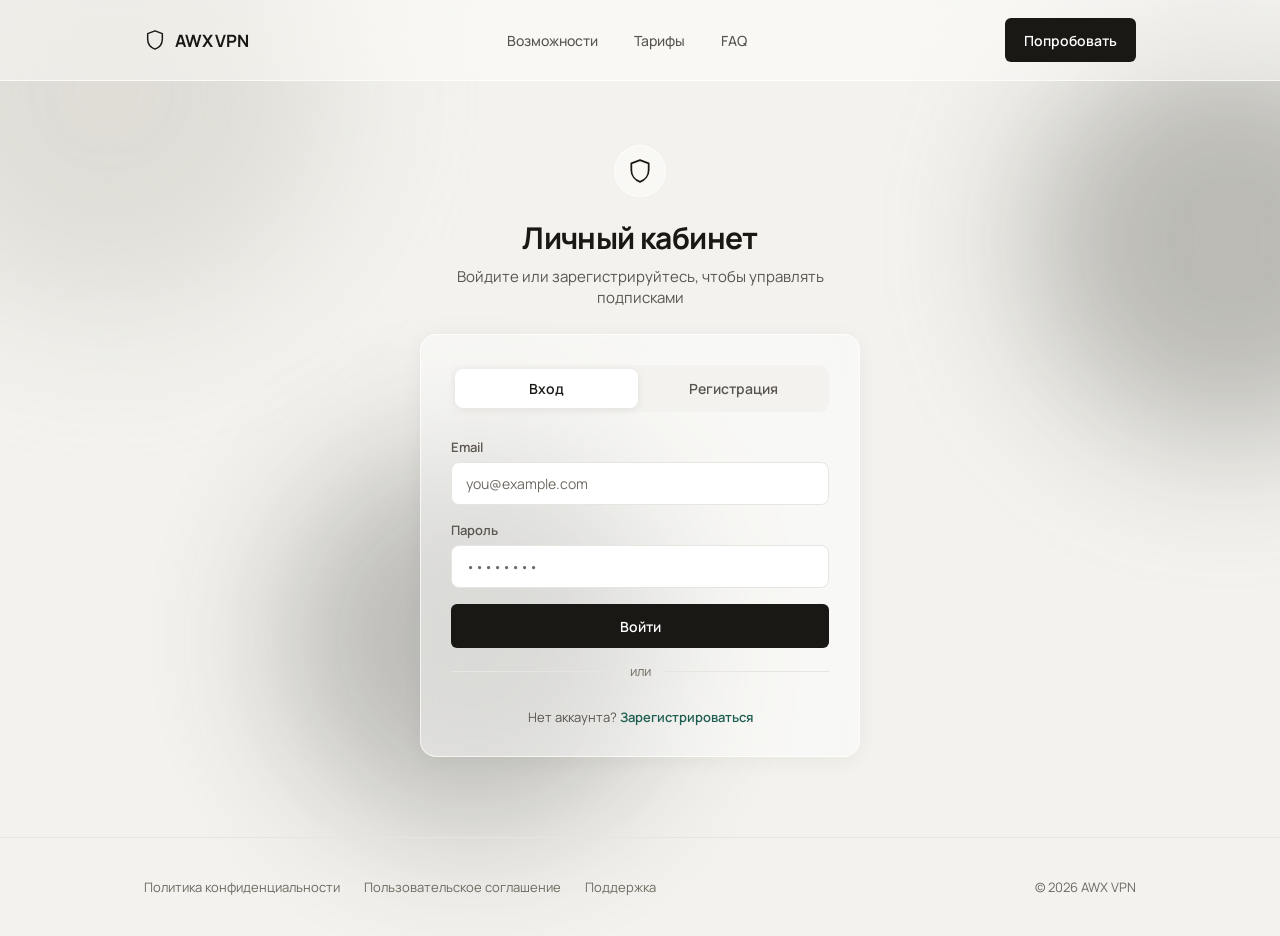
==== commit 9d3d2431: "feat(part7): биллинг и жизненный цикл (фазы 0–2) + дизайн-токены и страницы оплаты Фаза 0: IP-allowl" ====
--- a/frontend/account.html
+++ b/frontend/account.html
@@ -13,7 +13,7 @@
     --border:#E7E5E0;
     --text:#191815;
     --text-2:#5A564F;
-    --text-3:#9A968D;
+    --text-3:#6E6A61;   /* WCAG AA ≥4.5:1 на светлом фоне (было #9A968D ≈2.6:1) */
     --accent:#1F5F52;
     --accent-bg:#EAF1EE;
     --glass-bg:rgba(255,255,255,.45);
@@ -32,6 +32,7 @@
   .blob-3{width:380px;height:380px;background:#3E3E3A;bottom:8%;left:22%;opacity:.3;}
   .wrap{max-width:1040px;margin:0 auto;padding:0 24px;}
   .hidden{display:none!important;}
+  .visually-hidden{position:absolute;width:1px;height:1px;padding:0;margin:-1px;overflow:hidden;clip:rect(0 0 0 0);white-space:nowrap;border:0;}
 
   /* Header */
   header{
@@ -58,6 +59,7 @@
     padding:9px 18px;border-radius:6px;font-size:14px;font-weight:600;
     text-decoration:none;border:1px solid transparent;transition:all .15s;cursor:pointer;
     font-family:'Manrope',sans-serif;
+    min-height:44px; /* touch-цель ≥44px (WCAG 2.5.8) */
   }
   .btn-ghost{color:var(--text-2);background:transparent;}
   .btn-ghost:hover{color:var(--text);}
@@ -162,7 +164,7 @@
   .pill{display:inline-flex;align-items:center;padding:3px 10px;border-radius:20px;font-size:12px;font-weight:600;}
   .pill-active{background:var(--accent-bg);color:var(--accent);}
   .pill-expired{background:#F1EFEA;color:var(--text-3);}
-  .pill-pending{background:#F7EFD9;color:#8A6D1F;}
+  .pill-pending{background:#F7EFD9;color:#6B4A00;} /* WCAG AA (было #8A6D1F ≈4.27:1) */
 
   /* Empty / loading / error */
   .empty-card{background:var(--surface);border:1px solid var(--border);border-radius:16px;padding:48px 24px;text-align:center;}
@@ -175,6 +177,19 @@
   .load-block p{color:var(--text-2);font-size:14px;}
   .spinner{width:34px;height:34px;border:3px solid var(--border);border-top-color:var(--accent);border-radius:50%;animation:spin 1s linear infinite;margin:0 auto 14px;}
   @keyframes spin{to{transform:rotate(360deg)}}
+
+  /* Доступность: видимый фокус (WCAG 2.4.7) */
+  :focus-visible{outline:2px solid var(--accent);outline-offset:2px;border-radius:4px;}
+  .modal-close:focus-visible, .key-copy:focus-visible, .icon-btn:focus-visible{outline:2px solid var(--accent);outline-offset:2px;}
+
+  /* Доступность: отключаем тяжёлые эффекты при prefers-reduced-motion (WCAG 2.3.3) */
+  @media (prefers-reduced-motion: reduce){
+    *{animation-duration:.01ms !important;animation-iteration-count:1 !important;transition-duration:.01ms !important;scroll-behavior:auto !important;}
+    .blob{filter:none;opacity:.25;}
+    header{backdrop-filter:none;-webkit-backdrop-filter:none;}
+    .modal-overlay{backdrop-filter:none;-webkit-backdrop-filter:none;}
+    .btn-glass{backdrop-filter:none;-webkit-backdrop-filter:none;}
+  }
 
   /* Trial card */
   .trial-card{
@@ -334,7 +349,7 @@
               <label for="login-password">Пароль</label>
               <input type="password" id="login-password" required autocomplete="current-password" placeholder="••••••••">
             </div>
-            <div id="login-error" class="form-error hidden"></div>
+            <div id="login-error" class="form-error hidden" role="alert"></div>
             <button type="submit" id="login-btn" class="btn btn-dark btn-block">Войти</button>
 
             <div style="display:flex;align-items:center;gap:12px;color:var(--text-3,#9A968D);font-size:13px;margin:14px 0 12px;">
@@ -365,7 +380,7 @@
               <label for="register-referral">Реферальный код (необязательно)</label>
               <input type="text" id="register-referral" autocomplete="off" placeholder="Например: AB12CD34" style="text-transform:uppercase;">
             </div>
-            <div id="register-error" class="form-error hidden"></div>
+            <div id="register-error" class="form-error hidden" role="alert"></div>
             <button type="submit" id="register-btn" class="btn btn-dark btn-block">Зарегистрироваться</button>
             <p class="form-switch">
               Уже есть аккаунт?
@@ -405,7 +420,7 @@
 
       <div class="dash-section-head">
         <h2>Мои подписки</h2>
-        <button onclick="loadSubscriptions()" title="Обновить" class="icon-btn">
+        <button onclick="loadSubscriptions()" title="Обновить" aria-label="Обновить список подписок" class="icon-btn">
           <svg width="16" height="16" viewBox="0 0 24 24" fill="none"><path d="M21 12a9 9 0 1 1-2.6-6.4M21 3v6h-6" stroke="currentColor" stroke-width="1.6" stroke-linecap="round" stroke-linejoin="round"/></svg>
         </button>
       </div>
@@ -416,7 +431,7 @@
 
       <div class="dash-section-head">
         <h2>Реферальная программа</h2>
-        <button onclick="loadReferral()" title="Обновить" class="icon-btn">
+        <button onclick="loadReferral()" title="Обновить" aria-label="Обновить реферальную статистику" class="icon-btn">
           <svg width="16" height="16" viewBox="0 0 24 24" fill="none"><path d="M21 12a9 9 0 1 1-2.6-6.4M21 3v6h-6" stroke="currentColor" stroke-width="1.6" stroke-linecap="round" stroke-linejoin="round"/></svg>
         </button>
       </div>
@@ -445,8 +460,8 @@
 
 <!-- Модальное окно с ключом -->
 <div id="key-modal" class="modal-overlay" onclick="if(event.target===this)closeKeyModal()">
-  <div class="modal modal-key">
-    <button class="modal-close" onclick="closeKeyModal()">×</button>
+  <div class="modal modal-key" role="dialog" aria-modal="true" aria-label="Ключ подписки">
+    <button class="modal-close" aria-label="Закрыть" onclick="closeKeyModal()">×</button>
     <div id="key-modal-content">
       <!-- Контент задаётся из JS -->
     </div>
@@ -455,8 +470,8 @@
 
 <!-- Модальное окно статистики -->
 <div id="stats-modal" class="modal-overlay" onclick="if(event.target===this)closeStatsModal()">
-  <div class="modal modal-key">
-    <button class="modal-close" onclick="closeStatsModal()">×</button>
+  <div class="modal modal-key" role="dialog" aria-modal="true" aria-label="Статистика подписки">
+    <button class="modal-close" aria-label="Закрыть" onclick="closeStatsModal()">×</button>
     <div id="stats-modal-content">
       <!-- Контент задаётся из JS -->
     </div>
@@ -465,24 +480,25 @@
 
 <!-- Модальное окно переименования -->
 <div id="rename-modal" class="modal-overlay" onclick="if(event.target===this)closeRenameModal()">
-  <div class="modal">
-    <button class="modal-close" onclick="closeRenameModal()">×</button>
+  <div class="modal" role="dialog" aria-modal="true" aria-label="Переименовать подписку">
+    <button class="modal-close" aria-label="Закрыть" onclick="closeRenameModal()">×</button>
     <div class="key-head">
       <h4 class="key-title">Переименовать подписку</h4>
       <p class="key-sub">Укажите удобное для вас название</p>
     </div>
     <div class="field">
-      <input type="text" id="rename-input" maxlength="100" placeholder="Например: Дом, Работа, Телефон">
-    </div>
-    <div id="rename-error" class="form-error hidden"></div>
+      <label for="rename-input" class="visually-hidden">Название подписки</label>
+      <input type="text" id="rename-input" maxlength="100" placeholder="Например: Дом, Работа, Телефон" aria-label="Название подписки">
+    </div>
+    <div id="rename-error" class="form-error hidden" role="alert"></div>
     <button id="rename-save-btn" onclick="submitRename()" class="btn btn-dark btn-block">Сохранить</button>
   </div>
 </div>
 
 <!-- Модалка покупки дополнительных устройств -->
 <div id="addon-modal" class="modal-overlay" onclick="if(event.target===this)closeAddonModal()">
-  <div class="modal">
-    <button class="modal-close" onclick="closeAddonModal()">×</button>
+  <div class="modal" role="dialog" aria-modal="true" aria-label="Дополнительные устройства">
+    <button class="modal-close" aria-label="Закрыть" onclick="closeAddonModal()">×</button>
     <div class="key-head">
       <h4 class="key-title">Дополнительные устройства</h4>
       <p class="key-sub" id="addon-sub-info">Загрузка...</p>
@@ -517,21 +533,21 @@
       </div>
       <button onclick="cancelAddon()" class="btn btn-outline btn-block" style="color:var(--danger,#dc2626);border-color:var(--danger,#dc2626);">Отказаться от доп. устройств</button>
     </div>
-    <div id="addon-error" class="form-error hidden"></div>
+    <div id="addon-error" class="form-error hidden" role="alert"></div>
     <button id="addon-buy-btn" onclick="buyAddon()" class="btn btn-dark btn-block">Оплатить</button>
   </div>
 </div>
 
 <!-- Модалка привязки Telegram -->
 <div id="tg-bind-modal" class="modal-overlay" onclick="if(event.target===this)closeTelegramBindModal()">
-  <div class="modal">
-    <button class="modal-close" onclick="closeTelegramBindModal()">×</button>
+  <div class="modal" role="dialog" aria-modal="true" aria-label="Привязать Telegram">
+    <button class="modal-close" aria-label="Закрыть" onclick="closeTelegramBindModal()">×</button>
     <div class="key-head">
       <h4 class="key-title">Привязать Telegram</h4>
       <p class="key-sub">Войдите через Telegram, чтобы привязать его к аккаунту. Вход по email будет работать как раньше.</p>
     </div>
     <div id="tg-bind-box" style="display:flex;justify-content:center;margin-top:16px;"></div>
-    <div id="tg-bind-error" class="form-error hidden"></div>
+    <div id="tg-bind-error" class="form-error hidden" role="alert"></div>
   </div>
 </div>
 
@@ -651,6 +667,9 @@
   if (!toast) {
     toast = document.createElement('div');
     toast.id = 'toast';
+    // aria-live: скрин-ридер озвучивает тост (№6 из правки.txt)
+    toast.setAttribute('role', 'status');
+    toast.setAttribute('aria-live', 'polite');
     toast.style.cssText = 'position:fixed;bottom:24px;left:50%;transform:translateX(-50%);padding:12px 22px;border-radius:10px;color:#fff;font-weight:600;font-size:14px;box-shadow:0 8px 30px rgba(0,0,0,.2);z-index:200;transition:opacity .3s;font-family:"Manrope",sans-serif;max-width:90vw;text-align:center;';
     document.body.appendChild(toast);
   }
@@ -683,6 +702,13 @@
   const el = document.getElementById(id);
   el.textContent = message;
   el.classList.remove('hidden');
+  // Доступность (№49): переносим фокус на первое поле формы, чтобы скрин-ридер
+  // и клавиатурная навигация сразу видели, где нужно исправить ввод.
+  const form = el.closest('form');
+  if (form) {
+    const input = form.querySelector('input:not([type=hidden]):not([disabled])');
+    if (input) input.focus();
+  }
 }
 
 function hideAuthError(id) {
@@ -735,10 +761,12 @@
 
   if (password.length < 6) {
     showAuthError('register-error', 'Пароль должен быть не короче 6 символов');
+    document.getElementById('register-password').focus();
     return;
   }
   if (password !== password2) {
     showAuthError('register-error', 'Пароли не совпадают');
+    document.getElementById('register-password2').focus();
     return;
   }
 
@@ -962,7 +990,7 @@
         <div class="sub-actions">
           ${hasKey ? `
           <button data-action="show-key" data-id="${escapeHtml(sub.id)}" class="btn btn-dark">${ICONS.key}Показать ключ</button>` : ''}
-          ${si.status === 'active' ? `
+          ${si.status !== 'deleted' && hasKey ? `
           <button data-action="renew" data-id="${escapeHtml(sub.id)}" class="btn btn-outline">${ICONS.renew}Продлить</button>` : ''}
           ${hasKey ? `
           <button data-action="rekey" data-id="${escapeHtml(sub.id)}" class="btn btn-outline" title="Перевыпустить ключ">${ICONS.renew}Перевыпустить</button>
@@ -1042,18 +1070,70 @@
   }
 }
 
+// ————————————————— МОДАЛЬНЫЕ ОКНА (общие) —————————————————
+// Доступность (№5 из правки.txt): role/aria уже в разметке; здесь — фокус
+// на первый элемент, Tab-ловушка, блокировка скролла и возврат фокуса.
+
+let _lastModalTrigger = null;
+
+function _modalFocusables(el) {
+  return Array.from(el.querySelectorAll(
+    'button:not([disabled]), [href], input:not([disabled]), select, textarea, [tabindex]:not([tabindex="-1"])'
+  )).filter(n => n.offsetParent !== null);
+}
+
+function openModal(id) {
+  const el = document.getElementById(id);
+  if (!el) return;
+  el.classList.add('active');
+  if (!_lastModalTrigger) {
+    _lastModalTrigger = document.activeElement;   // вернём фокус при закрытии
+    document.body.style.overflow = 'hidden';
+  }
+  const focusables = _modalFocusables(el);
+  (focusables[0] || el).focus();
+}
+
+function closeModal(id) {
+  const el = document.getElementById(id);
+  if (!el) return;
+  el.classList.remove('active');
+  const anyOpen = document.querySelector('.modal-overlay.active');
+  if (!anyOpen) {
+    document.body.style.overflow = '';
+    if (_lastModalTrigger && typeof _lastModalTrigger.focus === 'function') {
+      _lastModalTrigger.focus();
+    }
+    _lastModalTrigger = null;
+  }
+}
+
+function trapFocusInModal(e) {
+  const active = document.querySelector('.modal-overlay.active');
+  if (!active || e.key !== 'Tab') return;
+  const focusables = _modalFocusables(active);
+  if (!focusables.length) return;
+  const first = focusables[0];
+  const last = focusables[focusables.length - 1];
+  if (e.shiftKey && document.activeElement === first) {
+    e.preventDefault();
+    last.focus();
+  } else if (!e.shiftKey && document.activeElement === last) {
+    e.preventDefault();
+    first.focus();
+  }
+}
+
 // ————————————————— МОДАЛЬНОЕ ОКНО С КЛЮЧОМ —————————————————
 
 let currentSubUrl = '';
 
 function openKeyModal() {
-  document.getElementById('key-modal').classList.add('active');
-  document.body.style.overflow = 'hidden';
+  openModal('key-modal');
 }
 
 function closeKeyModal() {
-  document.getElementById('key-modal').classList.remove('active');
-  document.body.style.overflow = '';
+  closeModal('key-modal');
   currentSubUrl = '';
 }
 
@@ -1143,6 +1223,13 @@
   try {
     const data = await apiFetch('/api/account/renew/' + encodeURIComponent(id), { method: 'POST' });
     if (data && data.payment_url) {
+      // Платное продление: запоминаем заявку и редиректим на оплату.
+      // После возврата в ЛК pollPendingRenewal() опросит статус.
+      if (data.renewal_id) {
+        try {
+          sessionStorage.setItem('pendingRenewal', JSON.stringify({ renewal_id: data.renewal_id, order_id: id }));
+        } catch (e) { /* sessionStorage недоступен — пропускаем polling */ }
+      }
       window.location.href = data.payment_url;
       return;
     }
@@ -1159,6 +1246,87 @@
   }
 }
 
+// Polling статуса платного продления после возврата с оплаты
+// (тот же UX, что у покупки add-on: редирект → возврат → опрос статуса).
+async function pollPendingRenewal() {
+  let raw;
+  try { raw = sessionStorage.getItem('pendingRenewal'); } catch (e) { return; }
+  if (!raw) return;
+  let pending;
+  try { pending = JSON.parse(raw); } catch (e) { try { sessionStorage.removeItem('pendingRenewal'); } catch (_) {} return; }
+  if (!pending || !pending.renewal_id) return;
+
+  const renewalId = pending.renewal_id;
+  const maxAttempts = 20; // ~40 секунд
+  let finalStatus = null;
+  for (let i = 0; i < maxAttempts; i++) {
+    try {
+      const data = await apiFetch(`/api/account/renewal/${encodeURIComponent(renewalId)}/status`);
+      const status = data && data.status;
+      if (status && status !== 'pending') {
+        finalStatus = status;
+        break;
+      }
+    } catch (e) {
+      // Ещё не готов / сеть — просто ждём следующую итерацию
+    }
+    await new Promise(r => setTimeout(r, 2000));
+  }
+
+  try { sessionStorage.removeItem('pendingRenewal'); } catch (e) {}
+
+  if (finalStatus === 'active') {
+    showToast('Подписка успешно продлена 🎉');
+  } else if (finalStatus === 'failed') {
+    showToast('Продление не удалось. Попробуйте ещё раз.', 'error');
+  } else {
+    showToast('Статус оплаты уточняется. Если платёж прошёл — подписка уже продлена.');
+  }
+  await loadSubscriptions();
+}
+
+// ————————————————— ПОКУПКА ADD-ON —————————————————
+
+// Polling статуса платного add-on после возврата с оплаты
+// (тот же UX, что у продления: редирект → возврат → опрос статуса).
+async function pollPendingAddon() {
+  let raw;
+  try { raw = sessionStorage.getItem('pendingAddon'); } catch (e) { return; }
+  if (!raw) return;
+  let pending;
+  try { pending = JSON.parse(raw); } catch (e) { try { sessionStorage.removeItem('pendingAddon'); } catch (_) {} return; }
+  if (!pending || !pending.addon_id) return;
+
+  const addonId = pending.addon_id;
+  const maxAttempts = 20; // ~40 секунд
+  let finalStatus = null;
+  for (let i = 0; i < maxAttempts; i++) {
+    try {
+      const data = await apiFetch(`/api/account/addon/${encodeURIComponent(addonId)}/status`);
+      const status = data && data.status;
+      if (status && status !== 'pending') {
+        finalStatus = status;
+        break;
+      }
+    } catch (e) {
+      // Ещё не готов / сеть — просто ждём следующую итерацию
+    }
+    await new Promise(r => setTimeout(r, 2000));
+  }
+
+  try { sessionStorage.removeItem('pendingAddon'); } catch (e) {}
+
+  if (finalStatus === 'active') {
+    showToast('Доп. устройства подключены 🎉');
+  } else if (finalStatus === 'cancelled' || finalStatus === 'expired') {
+    showToast('Оплата не прошла. Попробуйте ещё раз.', 'error');
+  } else {
+    showToast('Статус оплаты уточняется. Если платёж прошёл — устройства уже подключены.');
+  }
+  closeAddonModal();
+  await loadSubscriptions();
+}
+
 // ————————————————— СТАТИСТИКА —————————————————
 
 function formatBytes(bytes) {
@@ -1171,11 +1339,11 @@
 }
 
 function closeStatsModal() {
-  document.getElementById('stats-modal').classList.remove('active');
+  closeModal('stats-modal');
 }
 
 async function showStats(id) {
-  document.getElementById('stats-modal').classList.add('active');
+  openModal('stats-modal');
   document.getElementById('stats-modal-content').innerHTML = `
     <div class="load-block">
       <div class="spinner"></div>
@@ -1235,11 +1403,12 @@
   const err = document.getElementById('rename-error');
   err.classList.add('hidden');
   err.textContent = '';
-  document.getElementById('rename-modal').classList.add('active');
+  openModal('rename-modal');
+  document.getElementById('rename-input').focus();
 }
 
 function closeRenameModal() {
-  document.getElementById('rename-modal').classList.remove('active');
+  closeModal('rename-modal');
   renameOrderId = null;
 }
 
@@ -1272,7 +1441,9 @@
 // ————————————————— ПЕРЕВЫПУСК КЛЮЧА —————————————————
 
 async function rekeySubscription(id, btn) {
-  if (!confirm('Перевыпустить ключ? Старый ключ перестанет работать, трафик и настройки сохранятся.')) return;
+  if (!(await uiConfirm('Старый ключ перестанет работать. Трафик и настройки сохранятся.', {
+    title: 'Перевыпустить ключ?', okText: 'Перевыпустить', danger: true
+  }))) return;
   const original = btn ? btn.innerHTML : '';
   if (btn) {
     btn.disabled = true;
@@ -1309,7 +1480,9 @@
 // ————————————————— УДАЛЕНИЕ —————————————————
 
 async function deleteSubscription(id, btn) {
-  if (!confirm('Удалить подписку? Ключ будет удалён из панели. Действие необратимо.')) return;
+  if (!(await uiConfirm('Ключ будет удалён из панели. Действие необратимо.', {
+    title: 'Удалить подписку?', okText: 'Удалить', danger: true
+  }))) return;
   const original = btn ? btn.innerHTML : '';
   if (btn) {
     btn.disabled = true;
@@ -1443,14 +1616,14 @@
 
 function openAddonModal(orderId) {
   addonOrderId = orderId;
-  document.getElementById('addon-modal').classList.add('active');
+  openModal('addon-modal');
   document.getElementById('addon-error').classList.add('hidden');
   document.getElementById('addon-price-info').style.display = 'none';
   document.getElementById('addon-cancel-section').style.display = 'none';
   document.getElementById('addon-buy-btn').style.display = '';
   document.getElementById('addon-options').style.display = '';
   document.getElementById('addon-sub-info').textContent = 'Загрузка...';
-  // Проверяем активные add-on'ы
+  // Проверяем активные add-on'ы + получаем каталог пакетов (цены от сервера, №45)
   apiFetch(`/api/account/subscription/${orderId}/addons`).then(data => {
     const active = (data.addons || []).find(a => a.status === 'active');
     const totalExtra = data.total_extra_devices || 0;
@@ -1459,6 +1632,7 @@
       document.getElementById('addon-cancel-section').style.display = '';
       document.getElementById('addon-sub-info').textContent += ` (доп. ${active.extra_devices} уже подключены)`;
     }
+    renderAddonOptions((data.catalog || []));
     updateAddonPrice();
   }).catch(() => {
     document.getElementById('addon-sub-info').textContent = '';
@@ -1467,8 +1641,26 @@
 }
 
 function closeAddonModal() {
-  document.getElementById('addon-modal').classList.remove('active');
+  closeModal('addon-modal');
   addonOrderId = null;
+}
+
+// Рендер опций пакетов из каталога сервера (№45): названия и цены не
+// захардкожены, а приходят из settings.device_addons через /addons.
+function renderAddonOptions(catalog) {
+  const box = document.getElementById('addon-options');
+  if (!box || !catalog.length) return;
+  box.innerHTML = catalog.map(cfg => `
+    <label class="addon-option">
+      <input type="radio" name="addon_type" value="${escapeHtml(cfg.type)}" onchange="updateAddonPrice()">
+      <div>
+        <div style="font-weight:600;">${escapeHtml(cfg.title)}</div>
+        <div style="font-size:13px;color:var(--text-3);">${Number(cfg.base_price) || 0} ₽/мес</div>
+      </div>
+    </label>
+  `).join('');
+  const first = box.querySelector('input[name="addon_type"]');
+  if (first) first.checked = true;
 }
 
 async function updateAddonPrice() {
@@ -1510,7 +1702,13 @@
     });
 
     if (data.payment_url) {
-      // Баг3: после редиректа на оплату, polling будет через /api/account/addon/{id}/status
+      // Платный add-on: запоминаем заявку и редиректим на оплату.
+      // После возврата в ЛК pollPendingAddon() опросит статус.
+      if (data.addon_id) {
+        try {
+          sessionStorage.setItem('pendingAddon', JSON.stringify({ addon_id: data.addon_id, order_id: addonOrderId }));
+        } catch (e) { /* sessionStorage недоступен — пропускаем polling */ }
+      }
       window.location.href = data.payment_url;
     } else {
       btn.textContent = '✅ Активировано';
@@ -1527,14 +1725,17 @@
 }
 
 async function cancelAddon() {
-  if (!addonOrderId || !confirm('Отменить доп. устройства? Лимит уменьшится в день продления подписки.')) return;
+  if (!addonOrderId) return;
+  if (!(await uiConfirm('Лимит устройств уменьшится в день продления подписки.', {
+    title: 'Отменить доп. устройства?', okText: 'Отменить', danger: true
+  }))) return;
   try {
     await apiFetch(`/api/account/subscription/${addonOrderId}/addon/cancel`, { method: 'POST' });
     showToast('Доп. устройства будут отменены при следующем продлении');
     closeAddonModal();
     loadSubscriptions();
   } catch (e) {
-    alert('Ошибка: ' + e.message);
+    showToast('Ошибка: ' + e.message, 'error');
   }
 }
 
@@ -1555,8 +1756,9 @@
   else if (action === 'delete') deleteSubscription(id, btn);
 });
 
-// Закрытие модалок по Escape
+// Закрытие модалок по Escape + Tab-ловушка внутри открытой модалки
 document.addEventListener('keydown', (e) => {
+  trapFocusInModal(e);
   if (e.key === 'Escape') {
     closeKeyModal();
     closeStatsModal();
@@ -1641,6 +1843,18 @@
   if (b.accent_color) {
     document.documentElement.style.setProperty('--accent', b.accent_color);
     document.documentElement.style.setProperty('--accent-bg', hexToRgba(b.accent_color, 0.10));
+  }
+  // Часть 6: логотип из админки
+  if (b.logo_data_url) {
+    document.querySelectorAll('.logo-mark').forEach(el => {
+      if (el.tagName === 'IMG') { el.src = b.logo_data_url; return; }
+      const img = document.createElement('img');
+      img.className = 'logo-mark';
+      img.src = b.logo_data_url;
+      img.alt = name;
+      img.style.cssText = 'width:22px;height:22px;object-fit:contain;';
+      el.replaceWith(img);
+    });
   }
 }
 
@@ -1694,7 +1908,7 @@
 async function openTelegramBindModal() {
   const modal = document.getElementById('tg-bind-modal');
   if (!modal) return;
-  modal.classList.add('active');
+  openModal('tg-bind-modal');
   const errEl = document.getElementById('tg-bind-error');
   errEl.classList.add('hidden');
 
@@ -1732,8 +1946,7 @@
 }
 
 function closeTelegramBindModal() {
-  const modal = document.getElementById('tg-bind-modal');
-  if (modal) modal.classList.remove('active');
+  closeModal('tg-bind-modal');
   // Возвращаем виджет в форму логина, чтобы он работал и после выхода из ЛК.
   _tgMoveWidgetTo('telegram-login-box');
   window._tgBind = false;
@@ -1745,6 +1958,9 @@
   initTelegramWidget();
   if (getToken()) {
     await enterDashboard();
+    // Если вернулись с оплаты — опрашиваем статус (продление или add-on)
+    pollPendingRenewal();
+    pollPendingAddon();
     // Автоприменение реферального кода для уже авторизованных пользователей
     const params = new URLSearchParams(window.location.search);
     const refCode = params.get('ref');
@@ -1770,5 +1986,50 @@
 
 document.addEventListener('DOMContentLoaded', init);
 </script>
+
+<!-- Кастомное подтверждение вместо нативного confirm()/alert() (№23 из правки.txt) -->
+<div id="ui-confirm-modal" class="modal-overlay" onclick="if(event.target===this)uiConfirmResolve(false)">
+  <div class="modal" role="alertdialog" aria-modal="true" aria-label="Подтверждение действия" style="max-width:380px;text-align:center;">
+    <div class="key-head">
+      <h4 class="key-title" id="ui-confirm-title">Подтверждение</h4>
+      <p class="key-sub" id="ui-confirm-text" style="white-space:pre-line;"></p>
+    </div>
+    <div style="display:flex;gap:10px;justify-content:center;flex-wrap:wrap;">
+      <button class="btn btn-outline" onclick="uiConfirmResolve(false)">Отмена</button>
+      <button class="btn btn-dark" id="ui-confirm-ok" onclick="uiConfirmResolve(true)">Подтвердить</button>
+    </div>
+  </div>
+</div>
+
+<script>
+// ————————————————— ПОДТВЕРЖДЕНИЕ ДЕЙСТВИЙ (вместо confirm/alert) —————————————————
+
+let _uiConfirmResolve = null;
+
+function uiConfirm(message, opts) {
+  opts = opts || {};
+  document.getElementById('ui-confirm-title').textContent = opts.title || 'Подтверждение';
+  document.getElementById('ui-confirm-text').textContent = message;
+  const okBtn = document.getElementById('ui-confirm-ok');
+  okBtn.textContent = opts.okText || 'Подтвердить';
+  okBtn.className = 'btn ' + (opts.danger ? 'btn-danger' : 'btn-dark');
+  openModal('ui-confirm-modal');
+  return new Promise(resolve => { _uiConfirmResolve = resolve; });
+}
+
+function uiConfirmResolve(value) {
+  closeModal('ui-confirm-modal');
+  const r = _uiConfirmResolve;
+  _uiConfirmResolve = null;
+  if (r) r(value);
+}
+
+// Escape закрывает confirm-модалку (если она открыта поверх остальных)
+document.addEventListener('keydown', (e) => {
+  if (e.key === 'Escape' && document.getElementById('ui-confirm-modal').classList.contains('active')) {
+    uiConfirmResolve(false);
+  }
+});
+</script>
 </body>
 </html>
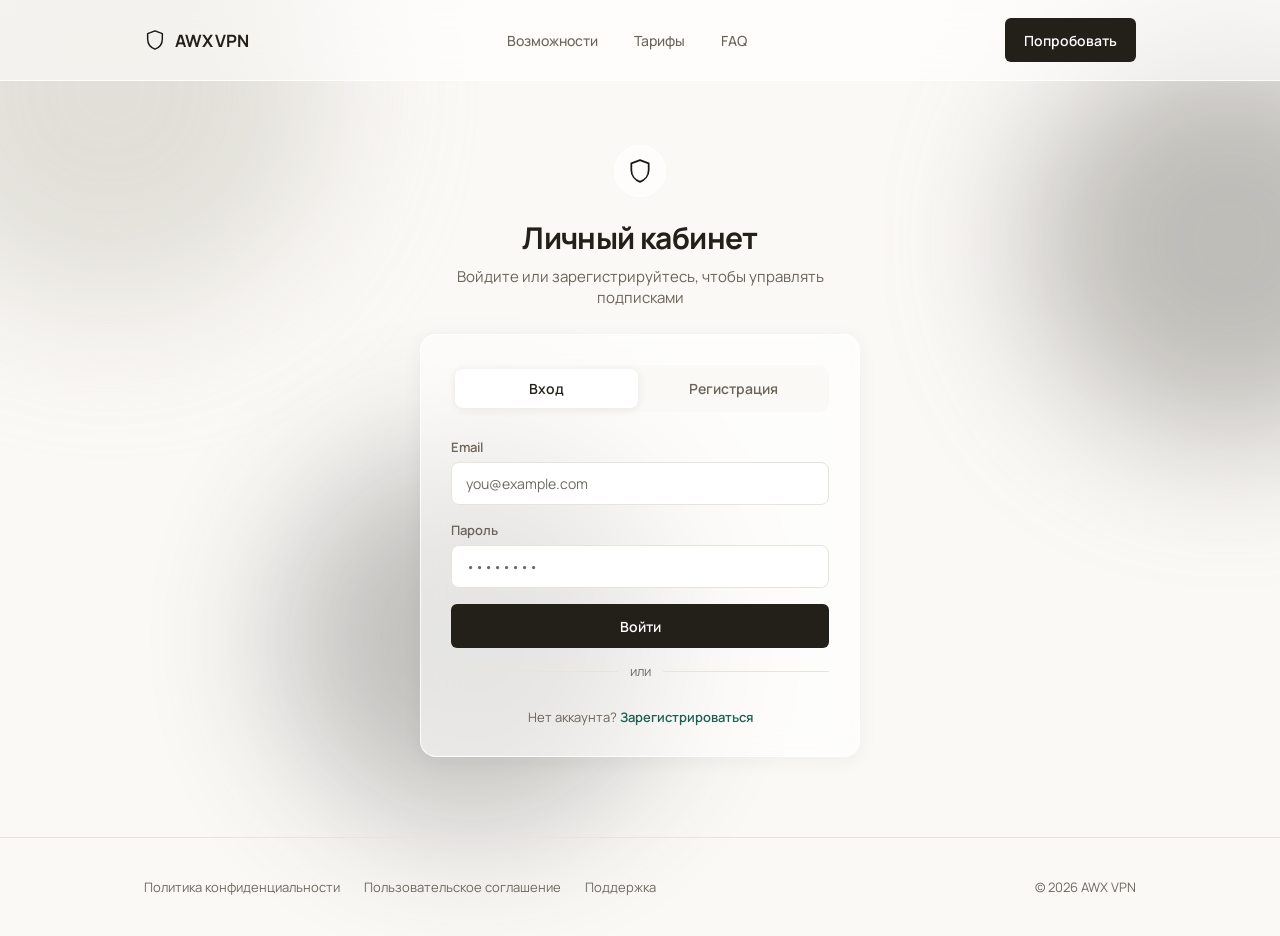
==== commit cc41877d: "feat(storefront): мобильная навигация, конверсия, единые токены (№28/29/30/44/47) - №47: tokens.css " ====
--- a/frontend/account.html
+++ b/frontend/account.html
@@ -6,19 +6,8 @@
 <title>Личный кабинет — AWX VPN</title>
 <link rel="preconnect" href="https://fonts.googleapis.com">
 <link href="https://fonts.googleapis.com/css2?family=Manrope:wght@400;500;600;700&display=swap" rel="stylesheet">
+<link rel="stylesheet" href="tokens.css">
 <style>
-  :root{
-    --bg:#F3F2EE;
-    --surface:#FFFFFF;
-    --border:#E7E5E0;
-    --text:#191815;
-    --text-2:#5A564F;
-    --text-3:#6E6A61;   /* WCAG AA ≥4.5:1 на светлом фоне (было #9A968D ≈2.6:1) */
-    --accent:#1F5F52;
-    --accent-bg:#EAF1EE;
-    --glass-bg:rgba(255,255,255,.45);
-    --glass-border:rgba(255,255,255,.7);
-  }
   *{box-sizing:border-box;margin:0;padding:0;}
   body{
     background:var(--bg);color:var(--text);
@@ -140,7 +129,7 @@
   .dash-section-head{display:flex;align-items:center;justify-content:space-between;margin-bottom:18px;}
   .dash-section-head h2{font-size:20px;font-weight:700;letter-spacing:-.01em;}
   .icon-btn{
-    width:38px;height:38px;border:1px solid var(--border);background:var(--surface);border-radius:8px;
+    width:44px;height:44px;border:1px solid var(--border);background:var(--surface);border-radius:8px;
     color:var(--text-2);cursor:pointer;display:inline-flex;align-items:center;justify-content:center;
     transition:all .15s;
   }
@@ -222,8 +211,9 @@
   }
   .modal-key{max-width:480px;}
   .modal-close{
-    position:absolute;top:16px;right:16px;background:none;border:none;
-    cursor:pointer;color:var(--text-3);font-size:20px;line-height:1;
+    position:absolute;top:12px;right:12px;width:44px;height:44px;
+    background:none;border:none;cursor:pointer;color:var(--text-3);
+    font-size:20px;line-height:1;display:flex;align-items:center;justify-content:center;
   }
   .modal-close:hover{color:var(--text);}
 
@@ -597,6 +587,12 @@
   if (params.get('redirect') === 'buy') {
     const banner = document.getElementById('auth-banner');
     if (banner) banner.classList.remove('hidden');
+    // №30: пользователь уже авторизован — не заставляем входить повторно,
+    // сразу возвращаем его в чекаут выбранного тарифа.
+    if (getToken() && localStorage.getItem('awx_pending_tariff')) {
+      consumePendingTariff();
+      return;
+    }
   }
   // Подставляем реферальный код из URL (?ref=XXXX)
   const refCode = params.get('ref');
@@ -609,6 +605,17 @@
     }
   }
 })();
+
+// №30: конверсия — витрина сохранила awx_pending_tariff и перевела сюда на
+// авторизацию. После входа/регистрации возвращаем пользователя в чекаут.
+function consumePendingTariff() {
+  let pending = null;
+  try { pending = JSON.parse(localStorage.getItem('awx_pending_tariff') || 'null'); } catch (e) {}
+  if (!pending || !pending.slug) return false;
+  localStorage.removeItem('awx_pending_tariff');
+  window.location.replace('/?buy=' + encodeURIComponent(pending.slug));
+  return true;
+}
 
 function escapeHtml(str) {
   if (str === null || str === undefined) return '';
@@ -743,6 +750,7 @@
       body: JSON.stringify({ email, password })
     });
     setToken(data.token);
+    if (consumePendingTariff()) return;
     await enterDashboard();
   } catch (err) {
     showAuthError('login-error', err.message);
@@ -778,6 +786,7 @@
       body: JSON.stringify({ email, password, referral_code: referralCode })
     });
     setToken(data.token);
+    if (consumePendingTariff()) return;
 
     // Применяем реферальный код через отдельный эндпоинт (если введён и не был применён при регистрации)
     if (referralCode) {
@@ -1276,7 +1285,7 @@
   try { sessionStorage.removeItem('pendingRenewal'); } catch (e) {}
 
   if (finalStatus === 'active') {
-    showToast('Подписка успешно продлена 🎉');
+    showToast('Подписка успешно продлена');
   } else if (finalStatus === 'failed') {
     showToast('Продление не удалось. Попробуйте ещё раз.', 'error');
   } else {
@@ -1317,7 +1326,7 @@
   try { sessionStorage.removeItem('pendingAddon'); } catch (e) {}
 
   if (finalStatus === 'active') {
-    showToast('Доп. устройства подключены 🎉');
+    showToast('Доп. устройства подключены');
   } else if (finalStatus === 'cancelled' || finalStatus === 'expired') {
     showToast('Оплата не прошла. Попробуйте ещё раз.', 'error');
   } else {
@@ -1711,7 +1720,7 @@
       }
       window.location.href = data.payment_url;
     } else {
-      btn.textContent = '✅ Активировано';
+      btn.textContent = 'Активировано';
       showToast('Доп. устройства подключены');
       setTimeout(() => { closeAddonModal(); loadSubscriptions(); }, 1500);
     }
--- a/frontend/tokens.css
+++ b/frontend/tokens.css
@@ -0,0 +1,132 @@
+/* ============================================================
+   AWX-WEB-lite · Дизайн-токены «Светлый премиум»
+   Единый источник правды для index.html, account.html, admin.html
+   Подключение: <link rel="stylesheet" href="tokens.css">
+   ------------------------------------------------------------
+   Три слоя (по design-system скиллу):
+     1. Primitive  — сырые значения (цвета, шаги шрифта)
+     2. Semantic   — роли (--surface, --accent, ...)
+     3. Component  — готовые компонентные токены (--shadow-card, --radius-lg, ...)
+   ============================================================ */
+
+/* ---------- 1. PRIMITIVE · палитра ---------- */
+:root{
+  /* Зелёная гамма (премиум-глубокий изумруд) */
+  --green-50:#F0F7F4;
+  --green-100:#DCEBE4;
+  --green-200:#B9D7CB;
+  --green-300:#8FBBA8;
+  --green-400:#5C9A81;
+  --green-500:#2F7A5E;
+  --green-600:#1F5F52;   /* фирменный акцент проекта */
+  --green-700:#17493F;
+  --green-800:#123932;
+  --green-900:#0D2B26;
+
+  /* Тёплая нейтральная гамма (кремово-бежевый фон) */
+  --stone-50:#FBF9F6;
+  --stone-100:#F4F1EB;
+  --stone-200:#E9E4DA;
+  --stone-300:#D8D2C6;
+  --stone-400:#B4AC9E;
+  --stone-500:#8A8273;
+  --stone-600:#6B6459;
+  --stone-700:#514C43;
+  --stone-800:#38342E;
+  --stone-900:#232019;
+
+  /* Системные цвета */
+  --red-500:#D64545;
+  --red-600:#B92F2F;
+  --red-50:#FBEFEF;
+  --amber-500:#D9A406;
+  --amber-600:#B88906;
+  --amber-50:#FCF5DE;
+  --blue-500:#4C5EA8;
+  --blue-600:#3D4C8C;
+  --blue-50:#EEF0FA;
+
+  /* Статистика / графики (серия) */
+  --serie-1:#2F7A5E;  /* зелёный  */
+  --serie-2:#C77B2A;  /* янтарь   */
+  --serie-3:#4C5EA8;  /* индиго   */
+  --serie-4:#A85C7C;  /* розовый  */
+  --serie-5:#1F5F52;  /* акцент   */
+
+  /* ---------- 2. SEMANTIC · роли ---------- */
+  --bg:          var(--stone-50);
+  --surface:     #FFFFFF;
+  --surface-2:   var(--stone-100);
+  --surface-3:   var(--stone-200);
+  --border:      var(--stone-200);
+  --border-strong:var(--stone-300);
+
+  --text:        var(--stone-900);
+  --text-2:      var(--stone-600);
+  /* Третичный текст — затемнён до #6E6A61: WCAG AA ≥4.5:1 на белом/кремовом.
+     Раньше stone-400 (#B4AC9E ≈2.6:1) — не проходил контраст для обычного текста. */
+  --text-3:      #6E6A61;
+
+  --accent:      var(--green-600);
+  --accent-hover:var(--green-700);
+  --accent-soft: var(--green-50);
+  --on-accent:   #FFFFFF;
+
+  --ok:          var(--green-600);
+  --ok-soft:     var(--green-50);
+  --warn:        var(--amber-600);
+  --warn-soft:   var(--amber-50);
+  --err:         var(--red-600);
+  --err-soft:    var(--red-50);
+  --info:        var(--blue-600);
+  --info-soft:   var(--blue-50);
+
+  /* Алиасы для обратной совместимости (старые имена в JS/HTML) */
+  --accent-bg:   var(--accent-soft);
+  --c1: var(--serie-1);  --c2: var(--serie-2);
+  --c3: var(--serie-3);  --c4: var(--serie-4);
+  --danger: var(--err);
+
+  /* Стекло (glassmorphism) — премиальная лёгкость */
+  --glass-bg:        rgba(255,255,255,.58);
+  --glass-bg-strong: rgba(255,255,255,.78);
+  --glass-border:    rgba(255,255,255,.85);
+  --glass-blur:      18px;
+  --glass-shadow:    0 8px 32px rgba(35,32,25,.08);
+
+  /* ---------- 3. COMPONENT · компонентные токены ---------- */
+
+  /* Типографика */
+  --font-sans: 'Manrope', -apple-system, BlinkMacSystemFont, 'Segoe UI', sans-serif;
+  --font-mono: 'JetBrains Mono', ui-monospace, 'SF Mono', Menlo, Consolas, monospace;
+
+  /* Радиусы */
+  --radius-xs:6px;
+  --radius-sm:8px;
+  --radius-md:12px;
+  --radius-lg:16px;
+  --radius-xl:20px;
+  --radius-full:999px;
+
+  /* Тени — мягкие, тёплые, многослойные */
+  --shadow-xs: 0 1px 2px rgba(35,32,25,.04);
+  --shadow-sm: 0 1px 3px rgba(35,32,25,.06), 0 1px 2px rgba(35,32,25,.04);
+  --shadow-md: 0 4px 12px rgba(35,32,25,.07), 0 2px 4px rgba(35,32,25,.05);
+  --shadow-lg: 0 12px 32px rgba(35,32,25,.10), 0 4px 12px rgba(35,32,25,.06);
+  --shadow-xl: 0 24px 64px rgba(35,32,25,.16), 0 8px 20px rgba(35,32,25,.08);
+  --shadow-card: var(--shadow-sm);
+  --shadow-card-hover: var(--shadow-md);
+  --shadow-modal: var(--shadow-xl);
+
+  /* Фокус-кольцо (доступность) */
+  --focus-ring: 0 0 0 3px rgba(31,95,82,.22);
+
+  /* Движение */
+  --ease: cubic-bezier(.22,.61,.36,1);
+  --dur-1: 120ms;
+  --dur-2: 200ms;
+  --dur-3: 300ms;
+
+  /* Сайдбар */
+  --sidebar-w: 232px;
+}
